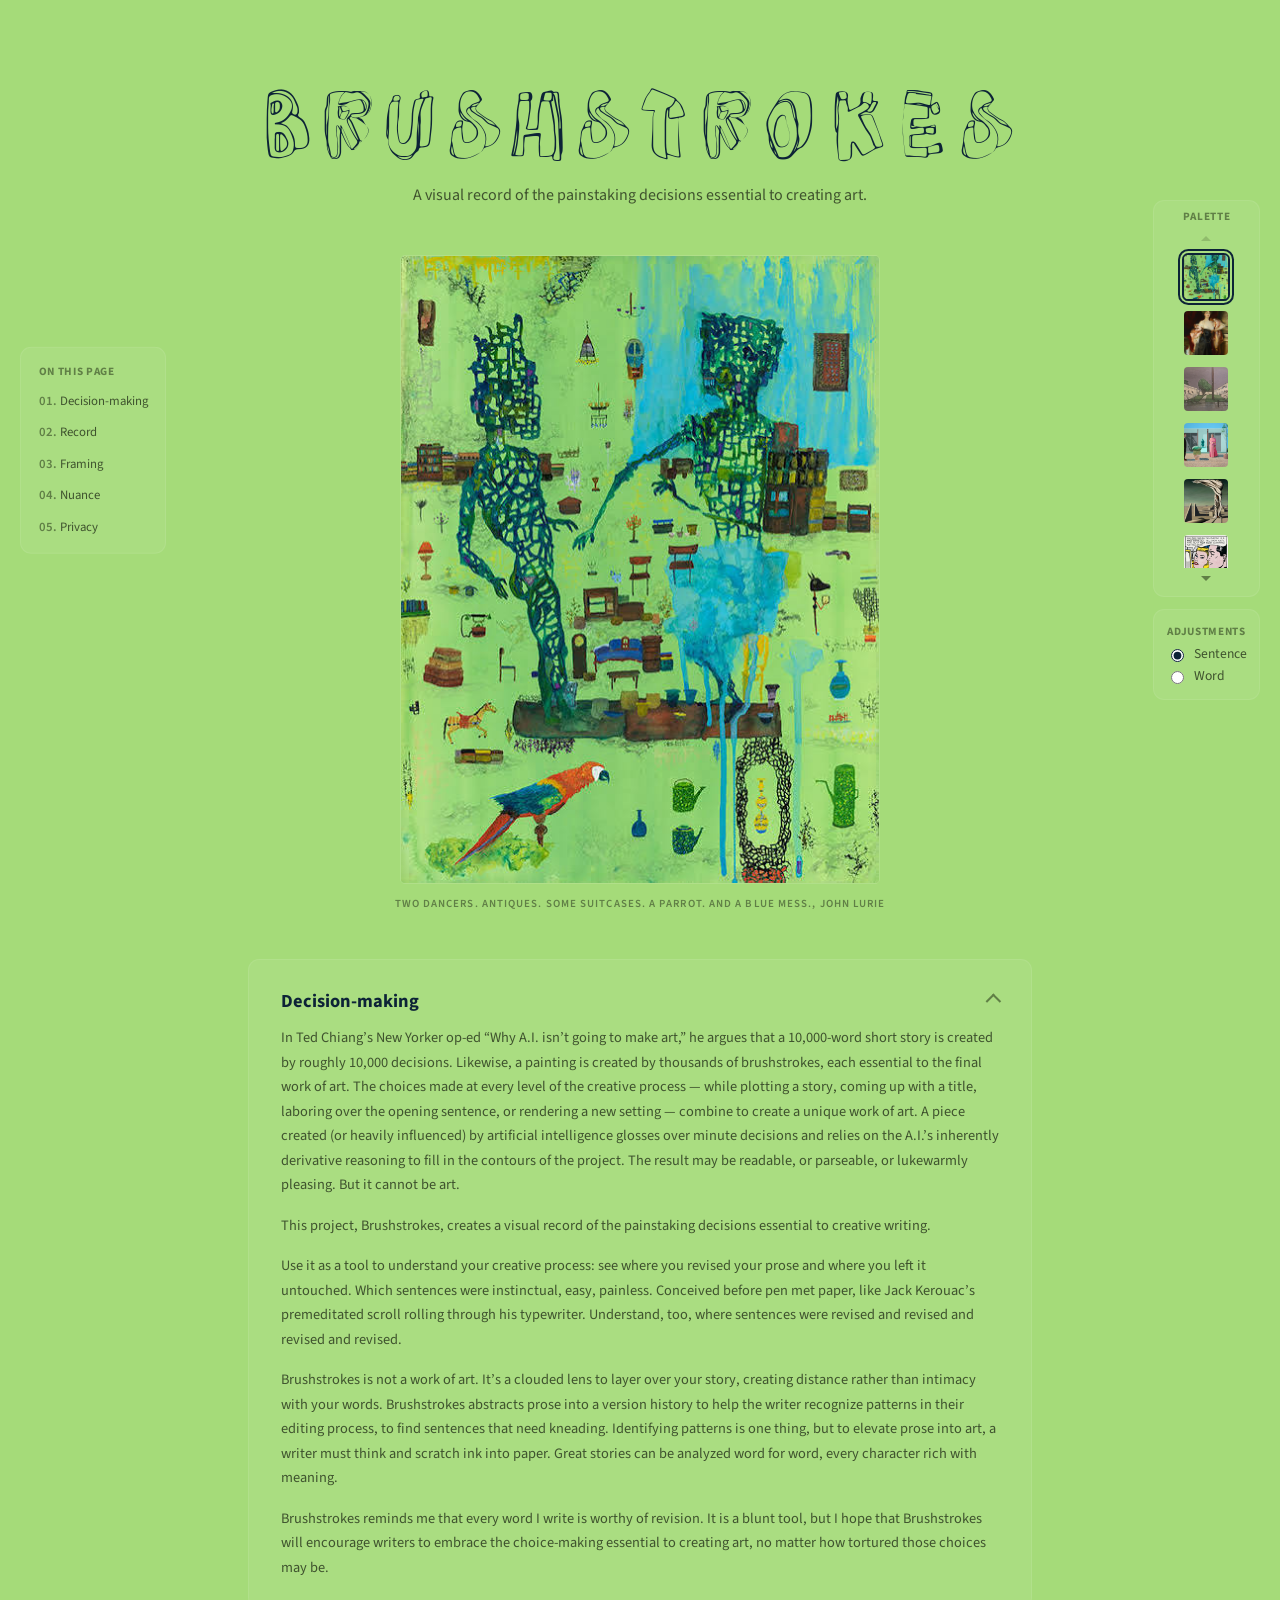
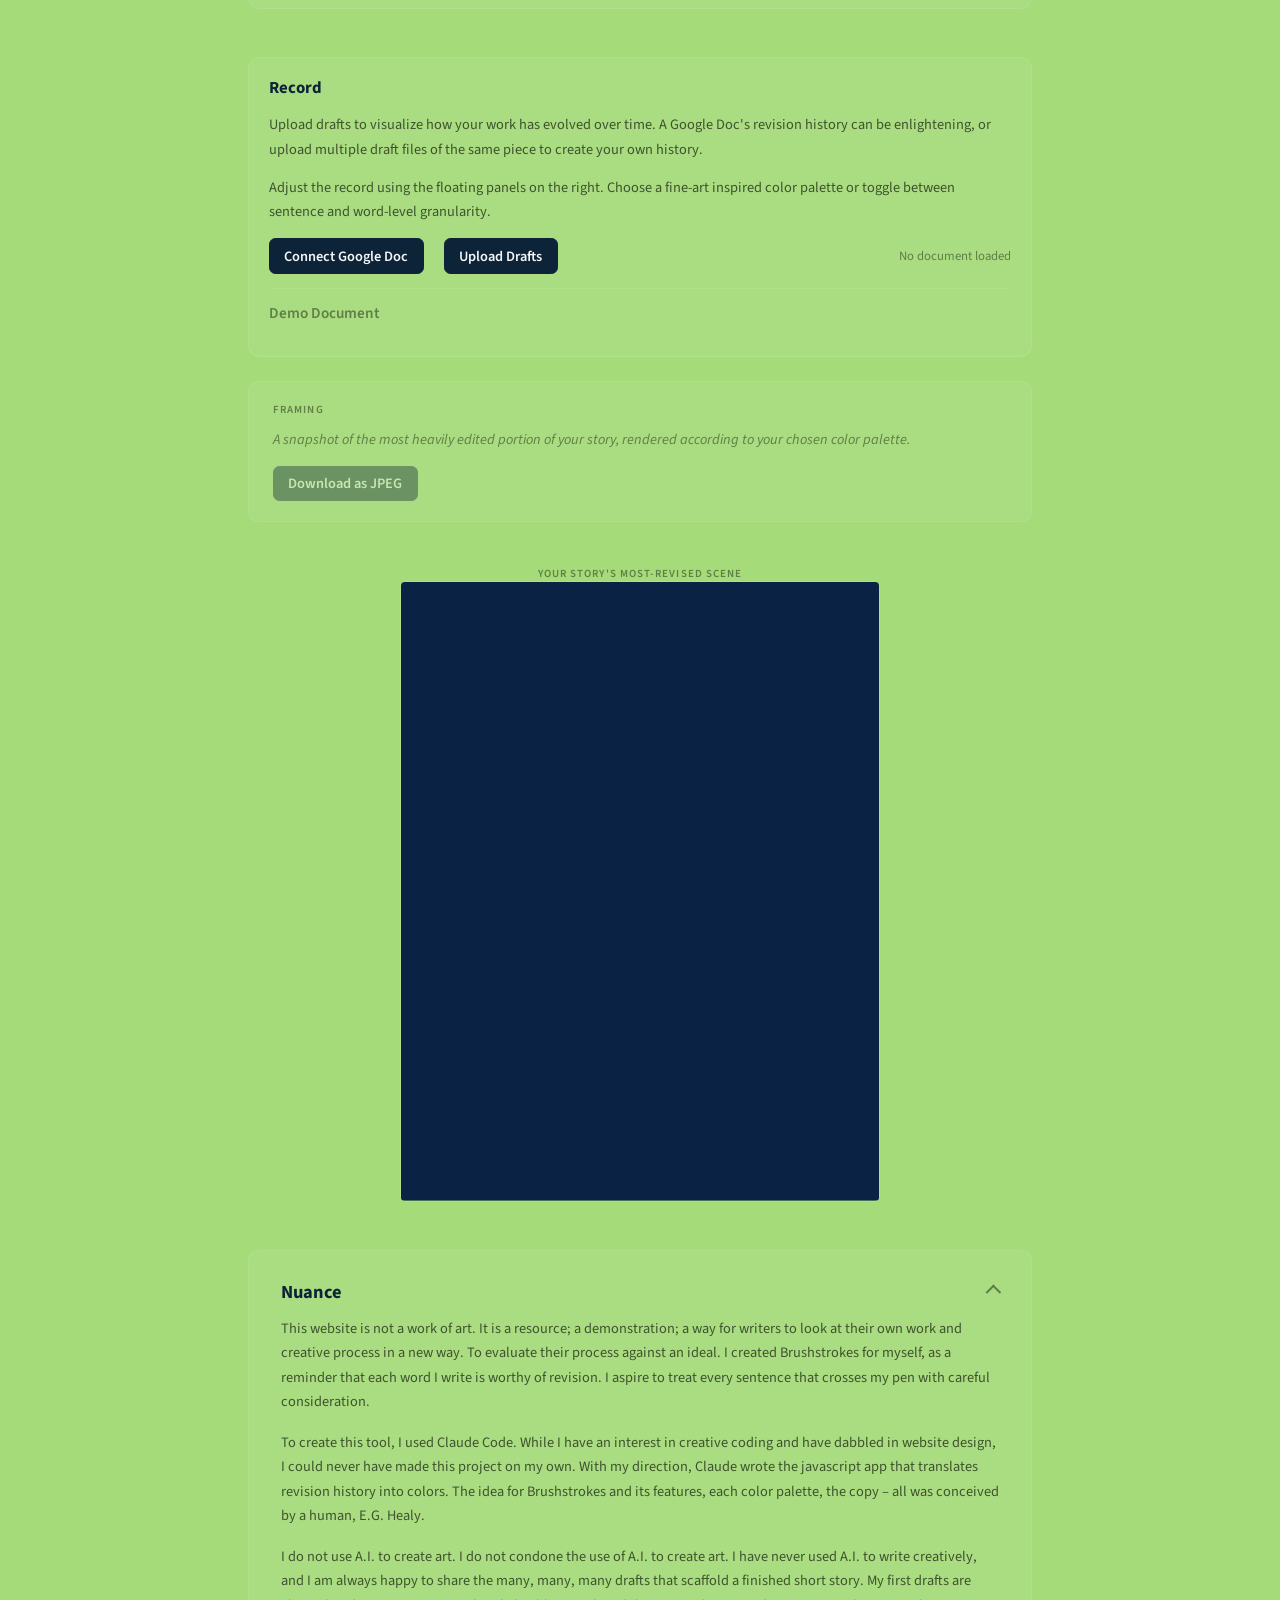
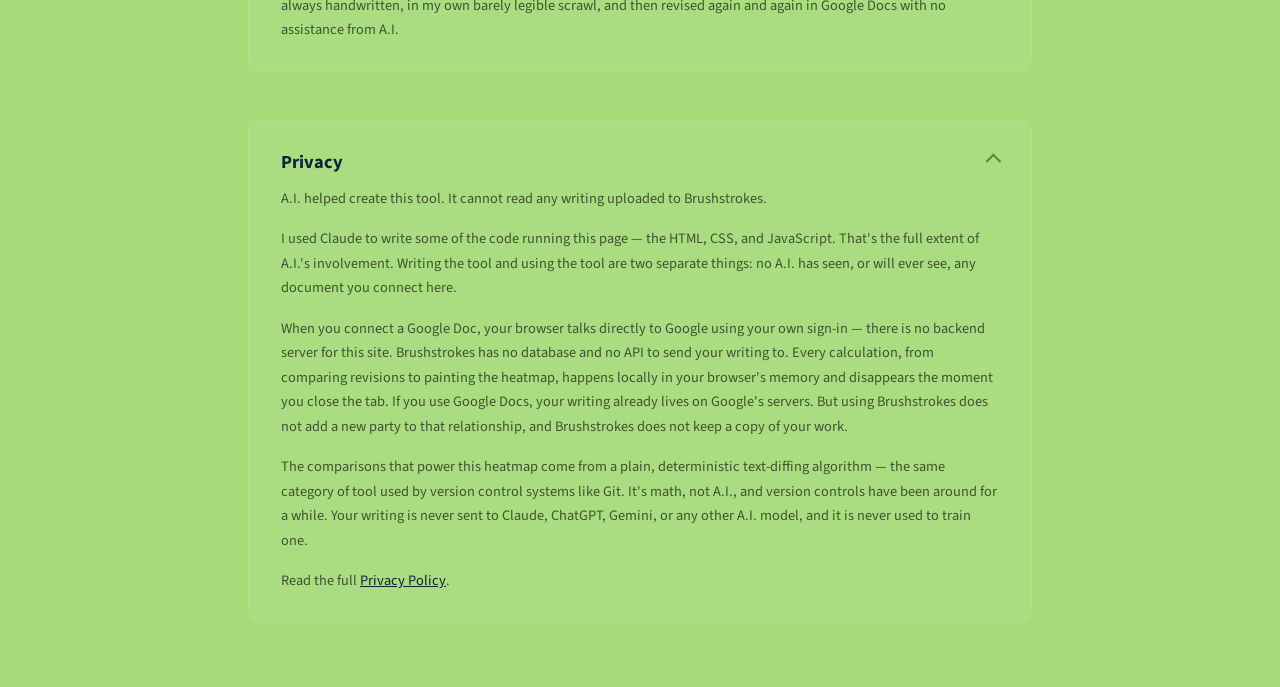
==== index.html @ b036c602 "copy" ====
<!DOCTYPE html>
<html lang="en">
<head>
	<meta charset="utf-8">
	<meta name="viewport" content="width=device-width, initial-scale=1, shrink-to-fit=no">
	<meta name="robots" content="noindex, nofollow, noarchive">
	<title>Brushstrokes</title>
	<link rel="preconnect" href="https://fonts.googleapis.com">
	<link rel="preconnect" href="https://fonts.gstatic.com" crossorigin>
	<link href="https://fonts.googleapis.com/css2?family=Source+Sans+3:ital,wght@0,200..900;1,200..900&display=swap" rel="stylesheet">
	<link href="https://fonts.googleapis.com/css2?family=Rock+3D&display=swap" rel="stylesheet">
	<link rel="stylesheet" href="style.css">
</head>
<body>
	<main>
		<header class="intro">
			<h1 class="rock-heading">Brushstrokes</h1>
			<p class="subtitle">A visual record of the painstaking decisions essential to creating art.</p>
		</header>

		<div class="painting-reference">
			
			<img id="painting-image" class="painting-image" src="" alt="">
			<span class="frame-label" id="painting-caption"></span>
		</div>
		
		<details class="content-card" id="section-art" open>
			<summary><h2>Decision-making</h2></summary>

			<p>In Ted Chiang’s New Yorker op-ed “Why A.I. isn’t going to make art,” he argues that a 10,000-word short story is created by roughly 10,000 decisions. Likewise, a painting is created by thousands of brushstrokes, each essential to the final work of art. The choices made at every level of the creative process — while plotting a story, coming up with a title, laboring over the opening sentence, or rendering a new setting — combine to create a unique work of art. A piece created (or heavily influenced) by artificial intelligence glosses over minute decisions and relies on the A.I.’s inherently derivative reasoning to fill in the contours of the project. The result may be readable, or parseable, or lukewarmly pleasing. But it cannot be art.</p>
			<p>This project, Brushstrokes, creates a visual record of the painstaking decisions essential to creative writing.</p>
			<p>Use it as a tool to understand your creative process: see where you revised your prose and where you left it untouched. Which sentences were instinctual, easy, painless. Conceived before pen met paper, like Jack Kerouac’s premeditated scroll rolling through his typewriter. Understand, too, where sentences were revised and revised and revised and revised.</p>
			<p>Brushstrokes is not a work of art. It’s a clouded lens to layer over your story, creating distance rather than intimacy with your words. Brushstrokes abstracts prose into a version history to help the writer recognize patterns in their editing process, to find sentences that need kneading. Identifying patterns is one thing, but to elevate prose into art, a writer must think and scratch ink into paper. Great stories can be analyzed word for word, every character rich with meaning.</p>
			<p>Brushstrokes reminds me that every word I write is worthy of revision. It is a blunt tool, but I hope that Brushstrokes will encourage writers to embrace the choice-making essential to creating art, no matter how tortured those choices may be.</p>
			<!--<h3>On the selected painting</h3>
			<p>When you connect a Google Doc, your browser talks directly to Google using your own sign-in &mdash; there is no backend server for this site. Brushstrokes has no database and no API to send your writing to, even if it wanted to. Every calculation, from comparing revisions to painting the heatmap, happens locally in your browser's memory and disappears the moment you close the tab.</p>
		-->
		</details>

		<div class="control-card" id="revision-heatmap-card">
			<h2 class="control-card-heading">Record</h2>
			<p>Upload drafts to visualize how your work has evolved over time. A Google Doc's revision history can be enlightening, or upload multiple draft files of the same piece to create your own history.</p>
			<p>Adjust the record using the floating panels on the right. Choose a fine-art inspired color palette or toggle between sentence and word-level granularity.</p>
			<div class="toolbar">
				<button type="button" id="connect-doc-btn" class="btn btn-primary">Connect Google Doc</button>
				<button type="button" id="upload-drafts-btn" class="btn btn-primary">Upload Drafts</button>
				<input type="file" id="drafts-file-input" accept=".txt,.docx" multiple hidden>
				<span class="mode-label" id="mode-label">No document loaded</span>
			</div>

			<div class="card-divider" role="separator"></div>

			<h3 class="doc-title" id="doc-title">Demo Document</h3>
			<article id="doc-output" class="doc-output" aria-live="polite"></article>
		</div>

		<section class="footnote-panel">
			<span class="footnote-label">Framing</span>
			<p class="footnote-placeholder">A snapshot of the most heavily edited portion of your story, rendered according to your chosen color palette.</p>
			<button type="button" id="download-frame-btn" class="btn btn-primary" disabled title="Load a document first">Download as JPEG</button>
		</section>

		<div class="frame-standalone" id="section-frame">
			<span class="frame-label" id="frame-label">Your story's most-revised scene</span>
			<div class="frame-graphic-wrap">
				<svg id="frame-graphic" class="frame-graphic" viewBox="0 0 850 1100" xmlns="http://www.w3.org/2000/svg" role="img" aria-label="A blended pixel mosaic of the most heavily edited 250-word block in the document, one cell per word or sentence depending on the current style, colored by how much it was edited">
					<!--<defs>
						<filter id="frame-blur" x="-10%" y="-10%" width="120%" height="120%">
							<feGaussianBlur stdDeviation="4"></feGaussianBlur>
						</filter>
					</defs>-->
					<rect id="frame-bg" width="850" height="1100" fill="#0a2243"></rect>
					<g id="frame-pixels" filter="url(#frame-blur)"></g>
				</svg>
				<div class="frame-loading" id="frame-loading" hidden>
					<span>Loading frame</span>
					<span class="loading-dots" aria-hidden="true"><span></span><span></span><span></span></span>
				</div>
			</div>
		</div>

		
		<details class="content-card" id="section-ai" open>
			<summary><h2>Nuance</h2></summary>
			<p>This website is not a work of art. It is a resource; a demonstration; a way for writers to look at their own work and creative process in a new way. To evaluate their process against an ideal. I created Brushstrokes for myself, as a reminder that each word I write is worthy of revision. I aspire to treat every sentence that crosses my pen with careful consideration.</p>
			<p>To create this tool, I used Claude Code. While I have an interest in creative coding and have dabbled in website design, I could never have made this project on my own. With my direction, Claude wrote the javascript app that translates revision history into colors. The idea for Brushstrokes and its features, each color palette, the copy – all was conceived by a human, E.G. Healy.</p>
			<p>I do not use A.I. to create art. I do not condone the use of A.I. to create art. I have never used A.I. to write creatively, and I am always happy to share the many, many, many drafts that scaffold a finished short story. My first drafts are always handwritten, in my own barely legible scrawl, and then revised again and again in Google Docs with no assistance from A.I.</p>
		</details>

		<details class="content-card" id="section-privacy" open>
			<summary><h2>Privacy</h2></summary>
			<p>A.I. helped create this tool. It cannot read any writing uploaded to Brushstrokes.</p>
			<p>I used Claude to write some of the code running this page — the HTML, CSS, and JavaScript. That's the full extent of A.I.'s involvement. Writing the tool and using the tool are two separate things: no A.I. has seen, or will ever see, any document you connect here.</p>
			<p>When you connect a Google Doc, your browser talks directly to Google using your own sign-in — there is no backend server for this site. Brushstrokes has no database and no API to send your writing to. Every calculation, from comparing revisions to painting the heatmap, happens locally in your browser's memory and disappears the moment you close the tab. If you use Google Docs, your writing already lives on Google's servers. But using Brushstrokes does not add a new party to that relationship, and Brushstrokes does not keep a copy of your work.</p>
			<p>The comparisons that power this heatmap come from a plain, deterministic text-diffing algorithm — the same category of tool used by version control systems like Git. It's math, not A.I., and version controls have been around for a while. Your writing is never sent to Claude, ChatGPT, Gemini, or any other A.I. model, and it is never used to train one.</p>
			<p>Read the full <a href="privacy.html">Privacy Policy</a>.</p>
		</details>
	</main>

	<nav class="jump-rail" aria-label="Jump to a section">
		<span class="rail-title">On this page</span>
		<a href="#section-art"><span class="jump-rail-number">01.</span> Decision-making</a>
		<a href="#revision-heatmap-card"><span class="jump-rail-number">02.</span> Record</a>
		<a href="#section-frame"><span class="jump-rail-number">03.</span> Framing</a>
		<a href="#section-ai"><span class="jump-rail-number">04.</span> Nuance</a>
		<a href="#section-privacy"><span class="jump-rail-number">05.</span> Privacy</a>
	</nav>

	<div class="right-rail-group" id="right-rail-group">
		<button type="button" class="mobile-drawer-close" id="mobile-drawer-close" aria-label="Close">&times;</button>

		<nav class="palette-rail" id="palette-rail" aria-label="Choose a color palette">
			<span class="rail-title">Palette</span>
			<button type="button" class="palette-rail-scroll-btn palette-rail-scroll-up" id="palette-scroll-up" aria-label="Scroll palettes up"></button>
			<div class="palette-rail-list" id="palette-rail-list"></div>
			<button type="button" class="palette-rail-scroll-btn palette-rail-scroll-down" id="palette-scroll-down" aria-label="Scroll palettes down"></button>
		</nav>

		<div class="style-rail" id="style-rail" role="group" aria-label="Style and edit-heat legend">
			<div class="style-rail-row">
				<div class="style-rail-col">
					<span class="rail-title">Adjustments</span>
					<div class="radio-group" id="analysis-toggle" role="radiogroup" aria-label="Analysis mode">
						<label class="radio-option">
							<input type="radio" name="analysis-mode" value="sentence" checked>
							Sentence
						</label>
						<label class="radio-option">
							<input type="radio" name="analysis-mode" value="word">
							Word
						</label>
					</div>
				</div>

				<div class="legend" id="legend" hidden>
					<span class="rail-title">Legend</span>
					<div class="legend-row">
						<span class="legend-label">Edited less</span>
						<span class="legend-gradient" id="legend-gradient" aria-hidden="true"></span>
						<span class="legend-label">Edited more</span>
					</div>
				</div>
			</div>
		</div>
	</div>

	<div class="palette-preview" id="palette-preview" aria-hidden="true">
		<img id="palette-preview-image" src="" alt="">
	</div>

	<div class="word-footnote-preview" id="word-footnote-preview" aria-hidden="true">
		<span class="footnote-label" id="word-footnote-preview-label">Footnote</span>
		<div id="word-footnote-preview-content"></div>
	</div>

	<!--
		Mobile only (see @media max-width: 900px in style.css): the palette
		and style rails move into #right-rail-group acting as a slide-up
		drawer instead of two permanent floating panels, so they don't
		eat into an already-small screen until actually opened.
	-->
	<button type="button" class="mobile-adjust-fab" id="mobile-adjust-fab" aria-label="Open style and palette controls" aria-expanded="false" aria-controls="right-rail-group">
		<svg viewBox="0 0 24 24" width="22" height="22" fill="none" stroke="currentColor" stroke-width="2" stroke-linecap="round" aria-hidden="true">
			<line x1="4" y1="7" x2="20" y2="7"></line>
			<circle cx="9" cy="7" r="2" fill="currentColor" stroke="none"></circle>
			<line x1="4" y1="14" x2="20" y2="14"></line>
			<circle cx="16" cy="14" r="2" fill="currentColor" stroke="none"></circle>
			<line x1="4" y1="21" x2="20" y2="21"></line>
			<circle cx="11" cy="21" r="2" fill="currentColor" stroke="none"></circle>
		</svg>
	</button>

	<div class="mobile-drawer-backdrop" id="mobile-drawer-backdrop" hidden></div>

	<script src="https://cdn.jsdelivr.net/npm/diff@5.2.0/dist/diff.min.js"></script>
	<script src="https://cdn.jsdelivr.net/npm/jszip@3.10.1/dist/jszip.min.js"></script>
	<script src="https://accounts.google.com/gsi/client" async defer></script>
	<script src="https://apis.google.com/js/api.js" async defer></script>
	<script src="app.js"></script>
</body>
</html>
---- style.css ----
:root {
	/* Fallback theme values — overwritten immediately by applyPaletteTheme()
	   in app.js, but kept here so the page never renders unstyled. */
	--color-background: #0a2243;
	--color-panel-bg: #14295c;
	--color-control-bg: #1c3970;
	--color-border: #3f5a99;
	--color-text: #e2e5ea;
	--color-text-muted: #a9b3c7;
	--color-text-faint: #7186ac;
	--color-highlight: #fa935c;
	--color-highlight-text: #17223d;
	--color-highlight-hover: #fbaf82;
	--color-highlight-hover-text: #17223d;
}

* {
	box-sizing: border-box;
}

/*
 * Cross-fades palette switches: anything whose color comes from a
 * --color-* custom property (background, panels, controls, borders,
 * text) transitions smoothly when applyPaletteTheme() updates those
 * variables. More specific transitions declared further down (e.g. on
 * button hover states) override this, which is intentional — those
 * stay snappy for interaction feedback.
 */
*, *::before, *::after {
	transition: background-color 0.4s ease, border-color 0.4s ease, color 0.4s ease;
}

/* Only html, not body -- overflow-x on body makes it its own scroll
   container per spec, which silently breaks position: sticky on
   descendants (e.g. #style-card). html alone is enough to stop the
   mobile logo-overflow bug this was added for. */
html {
	overflow-x: hidden;
}

body {
	margin: 0;
	font-family: "Source Sans 3", sans-serif;
	background-color: var(--color-background);
	color: var(--color-text);
}

a {
	color: var(--color-highlight);
}

a:hover {
	color: var(--color-highlight-hover);
}

main {
	max-width: 52rem;
	margin: 4rem auto;
	padding: 0 1.5rem;
}

h1.rock-heading {
	font-family: "Rock 3D", cursive;
	font-weight: 400;
	font-size: clamp(1.6rem, -0.3rem + 9.8vw, 4.8rem);
	text-transform: uppercase;
	text-align: center;
	color: var(--color-highlight);
	margin-bottom: 0.5rem;
	overflow-wrap: anywhere;
}

.subtitle {
	color: var(--color-text-muted);
	line-height: 1.5;
	margin-top: 0;
	text-align: center;
}

.control-card {
	display: flex;
	flex-direction: column;
	gap: 0.85rem;
	margin: 1.5rem 0;
	padding: 1.1rem 1.25rem;
	border-radius: 0.7rem;
	background-color: var(--color-panel-bg);
	border: 1px solid rgba(255, 255, 255, 0.08);
}

#style-card {
	margin-top: 6rem;
	position: sticky;
	top: 1rem;
	z-index: 10;
}

.card-divider {
	height: 1px;
	background-color: rgba(255, 255, 255, 0.08);
}

.doc-title {
	font-family: "Source Sans 3", sans-serif;
	font-size: 0.95rem;
	font-weight: 600;
	color: var(--color-text-faint);
	margin: 0;
}

.control-card-heading {
	font-family: "Source Sans 3", sans-serif;
	font-size: 1.05rem;
	font-weight: 700;
	color: var(--color-highlight);
	margin: 0;
}

.control-card p {
	margin: 0;
	color: var(--color-text-muted);
	font-size: 0.9rem;
	line-height: 1.7;
}

.toolbar {
	display: flex;
	align-items: center;
	flex-wrap: wrap;
	gap: 1.25rem;
	min-height: 2rem;
}

.toolbar-group-label {
	font-size: 0.68rem;
	font-weight: 600;
	letter-spacing: 0.1em;
	text-transform: uppercase;
	color: var(--color-text-faint);
}

button.btn {
	font: inherit;
	font-size: 0.9rem;
	padding: 0.4rem 0.9rem;
	border-radius: 0.4rem;
	border: 1px solid var(--color-border);
	background-color: var(--color-control-bg);
	color: var(--color-text);
	cursor: pointer;
	transition: border-color 0.15s ease, background-color 0.15s ease;
}

button.btn:hover:not(:disabled) {
	border-color: var(--color-highlight);
}

button.btn:disabled {
	opacity: 0.4;
	cursor: not-allowed;
}

button.btn-primary {
	border-color: var(--color-highlight);
	background-color: var(--color-highlight);
	color: var(--color-highlight-text);
	font-weight: 600;
}

button.btn-primary:hover:not(:disabled) {
	background-color: var(--color-highlight-hover);
	border-color: var(--color-highlight-hover);
	color: var(--color-highlight-hover-text);
}

.radio-group {
	display: flex;
	flex-direction: column;
	align-items: flex-start;
	gap: 0.2rem;
}

.radio-option {
	display: flex;
	align-items: center;
	gap: 0.45rem;
	font-size: 0.85rem;
	color: var(--color-text-muted);
	cursor: pointer;
}

.radio-option input[type="radio"] {
	accent-color: var(--color-highlight);
	cursor: pointer;
}

.radio-option:hover {
	color: var(--color-text);
}

.mode-label {
	margin-left: auto;
	font-size: 0.8rem;
	color: var(--color-text-faint);
	align-self: center;
	max-width: 22rem;
	text-align: right;
}

.loading-dots {
	display: inline-flex;
	align-items: center;
	gap: 0.2em;
	margin-left: 0.4em;
	vertical-align: middle;
}

.loading-dots span {
	width: 0.3em;
	height: 0.3em;
	border-radius: 50%;
	background-color: currentColor;
	animation: loading-dot-bounce 1.1s ease-in-out infinite;
}

.loading-dots span:nth-child(2) {
	animation-delay: 0.15s;
}

.loading-dots span:nth-child(3) {
	animation-delay: 0.3s;
}

@keyframes loading-dot-bounce {
	0%, 80%, 100% {
		transform: translateY(0);
		opacity: 0.5;
	}
	40% {
		transform: translateY(-0.25em);
		opacity: 1;
	}
}

.status-expand-btn {
	font: inherit;
	font-size: 0.75rem;
	color: var(--color-highlight);
	background: none;
	border: none;
	padding: 0;
	cursor: pointer;
	text-decoration: underline;
}

.status-expand-btn:hover {
	color: var(--color-highlight-hover);
}

.jump-rail {
	position: fixed;
	top: 50%;
	left: 1.25rem;
	transform: translateY(-50%);
	z-index: 100;
	display: flex;
	flex-direction: column;
	gap: 0.85rem;
	padding: 1rem 1.1rem;
	border-radius: 0.7rem;
	background-color: var(--color-panel-bg);
	border: 1px solid rgba(255, 255, 255, 0.08);
	max-height: 80vh;
	max-width: 11rem;
	overflow-y: auto;
}

/*
 * Fixed group holding the palette rail and the style/legend rail,
 * stacked vertically on the right edge -- one shared fixed position +
 * vertical centering, so the two cards sit right next to each other
 * instead of each needing to guess the other's height.
 */
.right-rail-group {
	position: fixed;
	top: 50%;
	right: 1.25rem;
	transform: translateY(-50%);
	z-index: 100;
	display: flex;
	flex-direction: column;
	gap: 0.75rem;
	max-height: 80vh;
}

.style-rail {
	display: flex;
	flex-direction: column;
	align-items: center;
	gap: 0.75rem;
	padding: 0.85rem 0.75rem;
	border-radius: 0.7rem;
	background-color: var(--color-panel-bg);
	border: 1px solid rgba(255, 255, 255, 0.08);
	flex-shrink: 0;
}

.style-rail-row {
	display: flex;
	flex-direction: column;
	align-items: center;
	gap: 0.75rem;
	width: 100%;
}

/* Parallel to .legend below -- both are a .rail-title directly above
   their own content (radios here, the gradient bar there), so the two
   labels sit at the same structural level instead of one being a
   sub-heading nested under the other. */
.style-rail-col {
	display: flex;
	flex-direction: column;
	align-items: center;
	gap: 0.35rem;
}

.rail-title {
	font-family: "Source Sans 3", sans-serif;
	font-size: 0.7rem;
	font-weight: 700;
	text-transform: uppercase;
	letter-spacing: 0.06em;
	color: var(--color-text-faint);
}

.jump-rail a {
	font-family: "Source Sans 3", sans-serif;
	font-size: 0.8rem;
	line-height: 1.4;
	color: var(--color-text-muted);
	text-decoration: none;
}

.jump-rail a:hover {
	color: var(--color-highlight);
}

.jump-rail-number {
	color: var(--color-text-faint);
	font-weight: 600;
}

.jump-rail a:hover .jump-rail-number {
	color: var(--color-highlight);
}

@media (max-width: 1100px) {
	.jump-rail {
		display: none;
	}
}

.palette-rail {
	display: flex;
	flex-direction: column;
	align-items: center;
	gap: 0.3rem;
	padding: 0.5rem;
	border-radius: 0.7rem;
	background-color: var(--color-panel-bg);
	border: 1px solid rgba(255, 255, 255, 0.08);
	min-height: 0;
}

/* Caret buttons replace a visible scrollbar for the thumbnail list. */
.palette-rail-scroll-btn {
	display: flex;
	align-items: center;
	justify-content: center;
	width: 100%;
	padding: 0.15rem 0;
	background: none;
	border: none;
	cursor: pointer;
}

.palette-rail-scroll-btn::before {
	content: "";
	width: 0;
	height: 0;
	border: 5px solid transparent;
}

.palette-rail-scroll-up::before {
	border-bottom-color: var(--color-text-faint);
}

.palette-rail-scroll-down::before {
	border-top-color: var(--color-text-faint);
}

.palette-rail-scroll-up:hover:not(:disabled)::before {
	border-bottom-color: var(--color-highlight);
}

.palette-rail-scroll-down:hover:not(:disabled)::before {
	border-top-color: var(--color-highlight);
}

.palette-rail-scroll-btn:disabled {
	cursor: not-allowed;
	opacity: 0.35;
}

.palette-rail-list {
	display: flex;
	flex-direction: column;
	align-items: center;
	gap: 0.5rem;
	/* The active-thumbnail ring's box-shadow extends 4px past its own
	   box; without padding here, overflow clips that ring right at the
	   scroll boundary for whichever thumbnail sits closest to it. */
	padding: 0.3rem;
	overflow-y: hidden;
	scroll-behavior: smooth;
	flex: 1 1 auto;
	min-height: 0;
	/* Explicit cap, not just flex-shrink -- guarantees the list is
	   actually scrollable (and the carets have something to do)
	   regardless of how much vertical space the viewport happens to
	   leave for .right-rail-group. */
	max-height: 20rem;
}

.palette-rail-item {
	display: block;
	flex-shrink: 0;
	padding: 0;
	line-height: 0;
	border: 2px solid transparent;
	border-radius: 0.4rem;
	background: none;
	cursor: pointer;
	transition: border-color 0.15s ease, transform 0.15s ease;
}

.palette-rail-item:hover {
	border-color: var(--color-highlight);
	transform: scale(1.06);
}

.palette-rail-item.active {
	border-color: var(--color-highlight);
	box-shadow: 0 0 0 2px var(--color-panel-bg), 0 0 0 4px var(--color-highlight);
}

.palette-rail-thumb {
	display: block;
	width: 2.75rem;
	height: 2.75rem;
	object-fit: cover;
	border-radius: 0.25rem;
}

/*
 * Below 900px, the palette + style rails stop being permanent
 * floating panels (there's no room for them alongside the actual
 * content) and instead act as a slide-up drawer: hidden off-screen by
 * default, opened by the floating button, closed via its own close
 * button, the backdrop, or the button again. See initMobileDrawer()
 * in app.js for the open/close wiring -- this is the presentation.
 */
.mobile-adjust-fab {
	display: none;
}

.mobile-drawer-backdrop {
	display: none;
}

.mobile-drawer-close {
	display: none;
}

@media (max-width: 900px) {
	.mobile-adjust-fab {
		display: flex;
		align-items: center;
		justify-content: center;
		position: fixed;
		bottom: 1.25rem;
		right: 1.25rem;
		width: 3rem;
		height: 3rem;
		border-radius: 50%;
		background-color: var(--color-highlight);
		color: var(--color-highlight-text);
		border: none;
		box-shadow: 0 6px 20px rgba(0, 0, 0, 0.4);
		cursor: pointer;
		z-index: 200;
	}

	body.mobile-drawer-open .mobile-drawer-backdrop {
		display: block;
		position: fixed;
		inset: 0;
		background-color: rgba(0, 0, 0, 0.5);
		z-index: 150;
	}

	body.mobile-drawer-open {
		overflow: hidden;
	}

	.right-rail-group {
		position: fixed;
		top: auto;
		left: 0;
		right: 0;
		bottom: 0;
		transform: translateY(100%);
		width: 100%;
		max-width: none;
		flex-direction: column;
		align-items: stretch;
		gap: 0.75rem;
		max-height: 75vh;
		overflow-y: auto;
		padding: 2rem 1rem 1.5rem;
		border-radius: 1rem 1rem 0 0;
		background-color: var(--color-panel-bg);
		border-top: 1px solid rgba(255, 255, 255, 0.08);
		box-shadow: 0 -8px 30px rgba(0, 0, 0, 0.4);
		z-index: 201;
		transition: transform 0.25s ease;
	}

	body.mobile-drawer-open .right-rail-group {
		transform: translateY(0);
	}

	/* Palette on top, Adjustments below -- each full width. */
	.palette-rail,
	.style-rail {
		width: 100%;
		flex: 0 0 auto;
	}

	/* Thumbnails scroll left/right by touch instead of the desktop's
	   vertical list + up/down carets. */
	.palette-rail-list {
		flex-direction: row;
		max-height: none;
		width: 100%;
		overflow-x: auto;
		overflow-y: hidden;
	}

	.palette-rail-scroll-btn {
		display: none;
	}

	/* Radio buttons to the left of the legend, instead of stacked. */
	.style-rail-row {
		flex-direction: row;
		align-items: flex-start;
		justify-content: center;
		gap: 2rem;
	}

	/* The legend's own gradient runs horizontally to match. Scoped with
	   .right-rail-group (not just .legend-row) for the same reason as
	   .legend-gradient below -- the unconditional base rule appears
	   later in the file and would otherwise win the specificity tie
	   regardless of viewport. */
	.right-rail-group .legend-row {
		flex-direction: row;
		align-items: center;
	}

	/* .right-rail-group prefix (not just .legend-gradient) is
	   deliberate: this and the unconditional base rule below have
	   equal specificity otherwise, and the base rule -- appearing
	   later in the file -- would win the tie regardless of viewport,
	   silently defeating this media query. */
	.right-rail-group .legend-gradient {
		width: 6rem;
		height: 0.6rem;
		background: linear-gradient(90deg, var(--legend-stops));
	}

	.mobile-drawer-close {
		display: block;
		position: absolute;
		top: 0.4rem;
		right: 0.75rem;
		background: none;
		border: none;
		color: var(--color-text-faint);
		font-size: 1.4rem;
		line-height: 1;
		cursor: pointer;
	}

	.mobile-drawer-close:hover {
		color: var(--color-highlight);
	}

	/* Hover-only affordances don't apply on touch. */
	.palette-preview,
	.word-footnote-preview {
		display: none;
	}
}

/*
 * Larger preview of a palette's painting, shown when hovering (or
 * focusing) its rail thumbnail. Positioned outside the rail itself
 * (not scaling the thumbnail in place) since the rail clips overflow
 * for its internal scrollbar. JS sets `top` per-thumbnail so the
 * preview lines up with whichever one is active; this just handles
 * the horizontal placement, sizing, and show/hide transition.
 */
.palette-preview {
	position: fixed;
	right: 5.5rem;
	width: 16rem;
	max-width: 40vw;
	max-height: 70vh;
	transform: translateY(-50%) scale(0.96);
	opacity: 0;
	pointer-events: none;
	z-index: 101;
	border-radius: 0.5rem;
	overflow: hidden;
	border: 1px solid rgba(255, 255, 255, 0.15);
	box-shadow: 0 12px 40px rgba(0, 0, 0, 0.5);
	transition: opacity 0.15s ease, transform 0.15s ease;
}

.palette-preview.visible {
	opacity: 1;
	transform: translateY(-50%) scale(1);
}

.palette-preview img {
	display: block;
	width: 100%;
	height: 100%;
	object-fit: cover;
}

/*
 * Pop-out shown near a word or sentence on hover, with its earlier
 * drafts -- same show/hide pattern as the palette rail's preview, but
 * anchored to the hovered span's position instead of a fixed rail, and
 * flipped above/below in JS depending on where that span sits.
 */
.word-footnote-preview {
	position: fixed;
	top: 0;
	width: 20rem;
	max-width: 90vw;
	max-height: 60vh;
	overflow-y: auto;
	padding: 1rem 1.1rem;
	border-radius: 0.6rem;
	background-color: var(--color-panel-bg);
	border: 1px solid rgba(255, 255, 255, 0.15);
	box-shadow: 0 12px 40px rgba(0, 0, 0, 0.5);
	z-index: 150;
	opacity: 0;
	transform: scale(0.97);
	pointer-events: none;
	transition: opacity 0.15s ease, transform 0.15s ease;
}

.word-footnote-preview.visible {
	opacity: 1;
	transform: scale(1);
}

/*
 * Lives inside the palette rail, above the palette thumbnails --
 * a vertical bar (rather than the old horizontal one) to match the
 * rail's own vertical layout.
 */
.legend {
	display: none;
	flex-direction: column;
	align-items: center;
	gap: 0.35rem;
	margin-bottom: 0.5rem;
	padding-bottom: 0.5rem;
	border-bottom: 1px solid rgba(255, 255, 255, 0.08);
	font-size: 0.62rem;
	line-height: 1.2;
	text-align: center;
	color: var(--color-text-muted);
}

.legend .rail-title {
	align-self: stretch;
	width: 100%;
	text-align: left;
}

.legend-row {
	display: flex;
	flex-direction: column;
	align-items: center;
	gap: 0.35rem;
}

/* display:flex on the bare class would beat the browser's default
   [hidden] { display: none } (author rules always win at equal
   specificity) -- see the same fix on .frame-loading. */
.legend:not([hidden]) {
	display: flex;
}

.legend-gradient {
	display: inline-block;
	width: 0.6rem;
	height: 6rem;
	border-radius: 999px;
	transition: opacity 0.25s ease;
	/* --legend-stops is set from JS (see applyPaletteTheme); the angle
	   is fixed here rather than baked into that value, since it's
	   vertical on desktop but horizontal in the mobile drawer -- same
	   stop list either way (see paletteToGradientStops). */
	background: linear-gradient(180deg, var(--legend-stops));
}

.footnote-panel {
	margin-top: 1.25rem;
	margin-bottom: 2rem;
	padding: 1.25rem 1.5rem;
	border-radius: 0.7rem;
	background-color: var(--color-panel-bg);
	border: 1px solid rgba(255, 255, 255, 0.08);
	min-height: 6rem;
}

.frame-standalone {
	display: flex;
	flex-direction: column;
	align-items: center;
	margin: 1.25rem 0 2rem;
}

.frame-label {
	display: block;
	font-size: 0.68rem;
	font-weight: 600;
	letter-spacing: 0.1em;
	text-transform: uppercase;
	color: var(--color-text-faint);
	margin-top: 0.75rem;
}

.frame-graphic {
	width: 100%;
	max-width: 30rem;
	height: auto;
	display: block;
	border-radius: 0.3em;
	border: 1px solid rgba(255, 255, 255, 0.12);
	transition: opacity 0.25s ease;
}

.frame-graphic-wrap {
	position: relative;
	width: 100%;
	max-width: 30rem;
}

.frame-loading {
	position: absolute;
	inset: 0;
	display: none;
	align-items: center;
	justify-content: center;
	gap: 0.4rem;
	background-color: var(--color-panel-bg);
	border-radius: 0.3em;
	border: 1px solid rgba(255, 255, 255, 0.12);
	color: var(--color-text-faint);
	font-size: 0.85rem;
}

/* display:flex on the bare class would beat the browser's default
   [hidden] { display: none }, since author rules always win at equal
   specificity -- this keeps it hidden until JS clears the attribute. */
.frame-loading:not([hidden]) {
	display: flex;
}

.painting-reference {
	display: flex;
	flex-direction: column;
	align-items: center;
	margin: 3rem 0 1rem;
}

.painting-image {
	width: 100%;
	max-width: 30rem;
	height: auto;
	display: block;
	border-radius: 0.3em;
	border: 1px solid rgba(255, 255, 255, 0.12);
	transition: opacity 0.25s ease;
}

.footnote-panel .btn {
	margin-top: 1rem;
}

.footnote-label {
	display: block;
	font-size: 0.68rem;
	font-weight: 600;
	letter-spacing: 0.1em;
	text-transform: uppercase;
	color: var(--color-text-faint);
	margin-bottom: 0.75rem;
}

.footnote-placeholder {
	margin: 0;
	color: var(--color-text-faint);
	font-size: 0.9rem;
	font-style: italic;
}

.footnote-list {
	margin: 0;
	padding-left: 1.25rem;
	color: var(--color-text);
	font-size: 0.95rem;
	line-height: 1.7;
}

.footnote-list li {
	margin-bottom: 0.3rem;
}

.footnote-list li::marker {
	color: var(--color-highlight);
}

.doc-output {
	/* Always white, independent of the current palette's light/dark
	   text derivation — the document text sits on the heat gradient
	   itself, not the page background, so it isn't held to the same
	   WCAG contrast logic as the surrounding site chrome. */
	color: #ffffff;
	line-height: 1.9;
	font-size: 1.05rem;
	white-space: pre-wrap;
	transition: opacity 0.25s ease;
}

.doc-output .sentence {
	padding: 0.1em 0.05em;
	border-radius: 0.3em;
}

.doc-output .word {
	transition: text-shadow 0.2s ease;
}

.doc-output .word.heat-high {
	text-shadow: 0 0 0.5em var(--heat-glow-color, rgba(239, 68, 68, 0.6));
	font-weight: 600;
}

/*
 * Generic reusable content card. To add a new prose section anywhere
 * on the site, just wrap it in a <section class="content-card"> with
 * plain <h2>/<h3>/<p> tags — no per-section heading classes needed,
 * the container handles all the styling via these descendant rules.
 *
 *   <section class="content-card">
 *     <h2>Section title</h2>
 *     <p>Intro paragraph.</p>
 *     <h3>A subheading</h3>
 *     <p>More content.</p>
 *     <p>Another paragraph — gets automatic spacing from the one above.</p>
 *   </section>
 */
.content-card {
	margin: 3rem 0;
	padding: 1.75rem 2rem;
	border-radius: 0.7rem;
	background-color: var(--color-panel-bg);
	border: 1px solid rgba(255, 255, 255, 0.08);
}

.content-card h2 {
	font-family: "Source Sans 3", sans-serif;
	font-size: 1.15rem;
	font-weight: 700;
	color: var(--color-highlight);
	margin: 0 0 1.5rem;
}

.content-card h3 {
	font-family: "Source Sans 3", sans-serif;
	font-size: 0.95rem;
	font-weight: 600;
	color: var(--color-highlight);
	margin: 1.5rem 0 0.5rem;
}

.content-card h3:first-child {
	margin-top: 0;
}

.content-card p {
	margin: 0;
	color: var(--color-text-muted);
	font-size: 0.9rem;
	line-height: 1.7;
}

.content-card p + p {
	margin-top: 1rem;
}

.content-card summary {
	cursor: pointer;
	list-style: none;
	display: flex;
	align-items: center;
	justify-content: space-between;
	gap: 1rem;
}

.content-card[open] summary {
	margin-bottom: 0.75rem;
}

.content-card summary::-webkit-details-marker {
	display: none;
}

.content-card summary::marker {
	content: "";
}

.content-card summary h2 {
	margin: 0;
}

.content-card summary::after {
	content: "";
	flex-shrink: 0;
	width: 0.55em;
	height: 0.55em;
	border-right: 2px solid var(--color-text-faint);
	border-bottom: 2px solid var(--color-text-faint);
	transform: rotate(45deg);
	transition: transform 0.2s ease;
}

.content-card[open] summary::after {
	transform: rotate(-135deg);
}

.content-card summary:hover h2 {
	color: var(--color-highlight-hover);
}
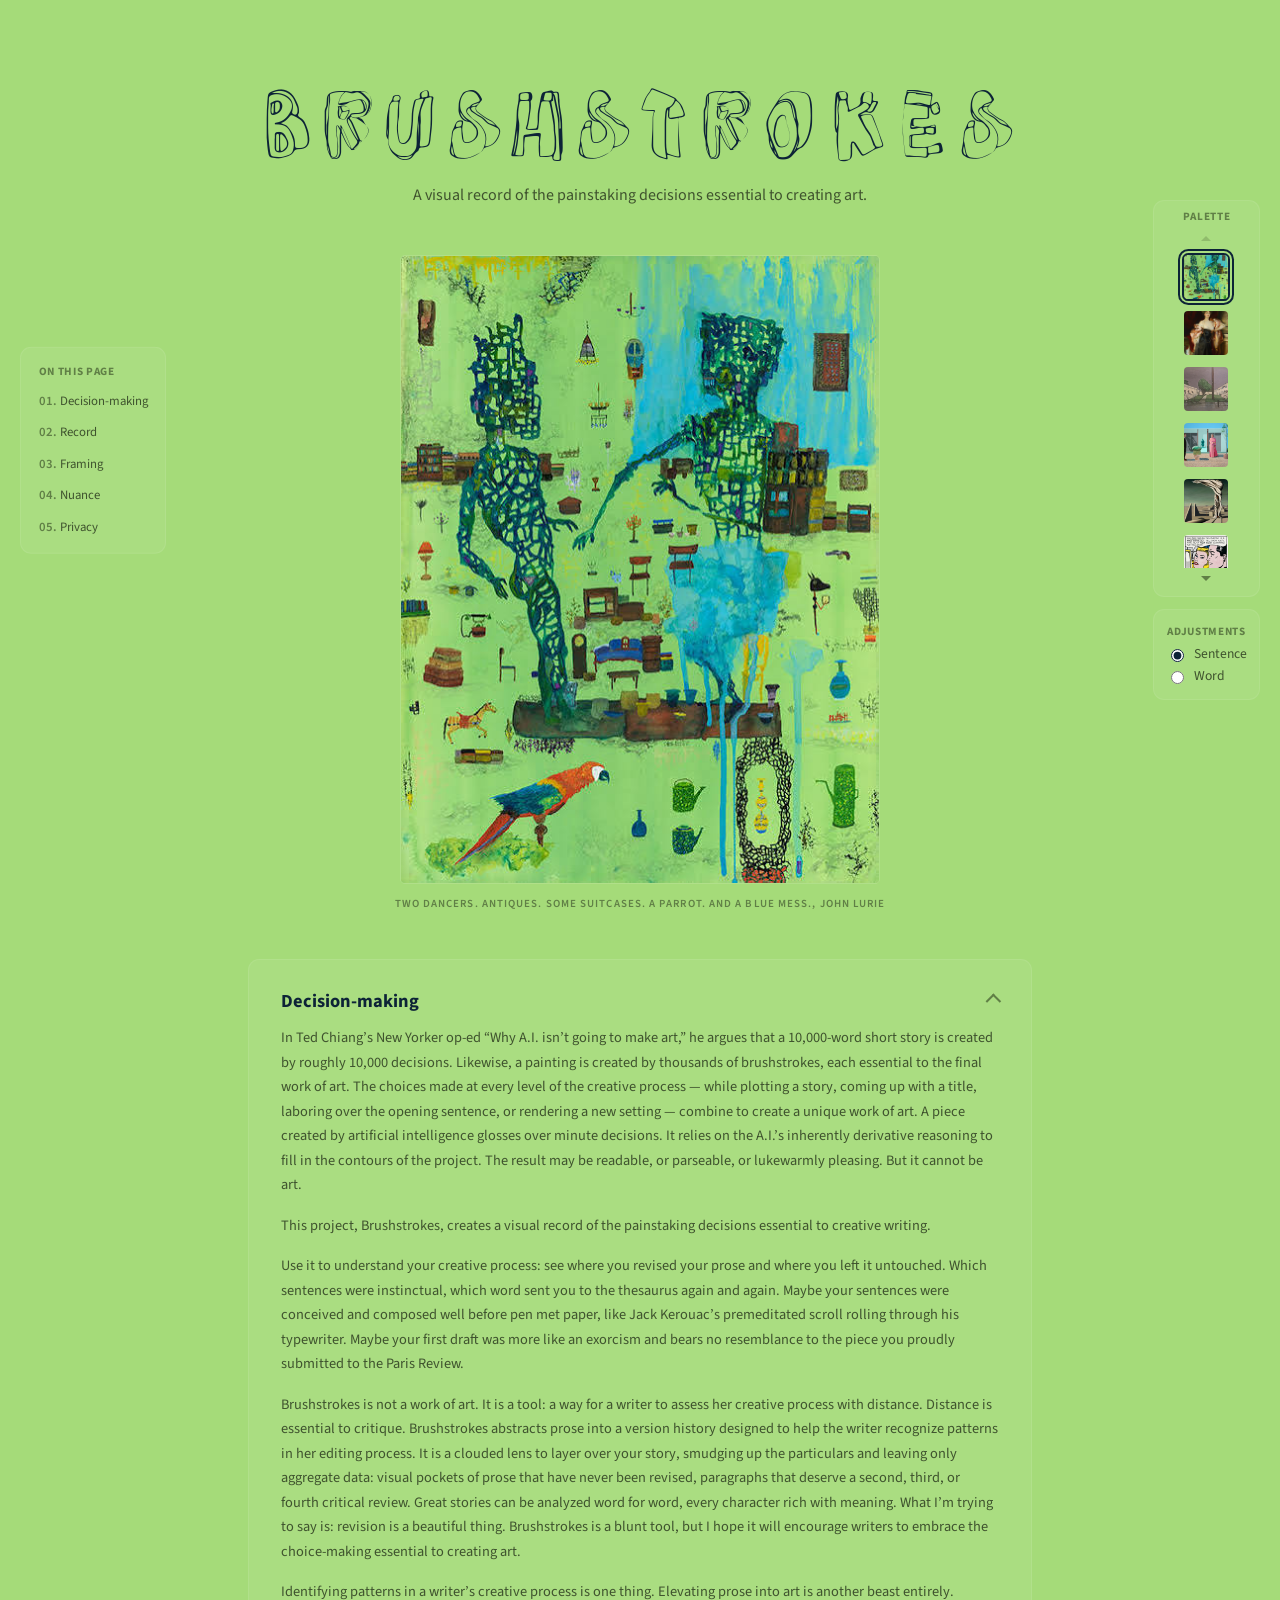
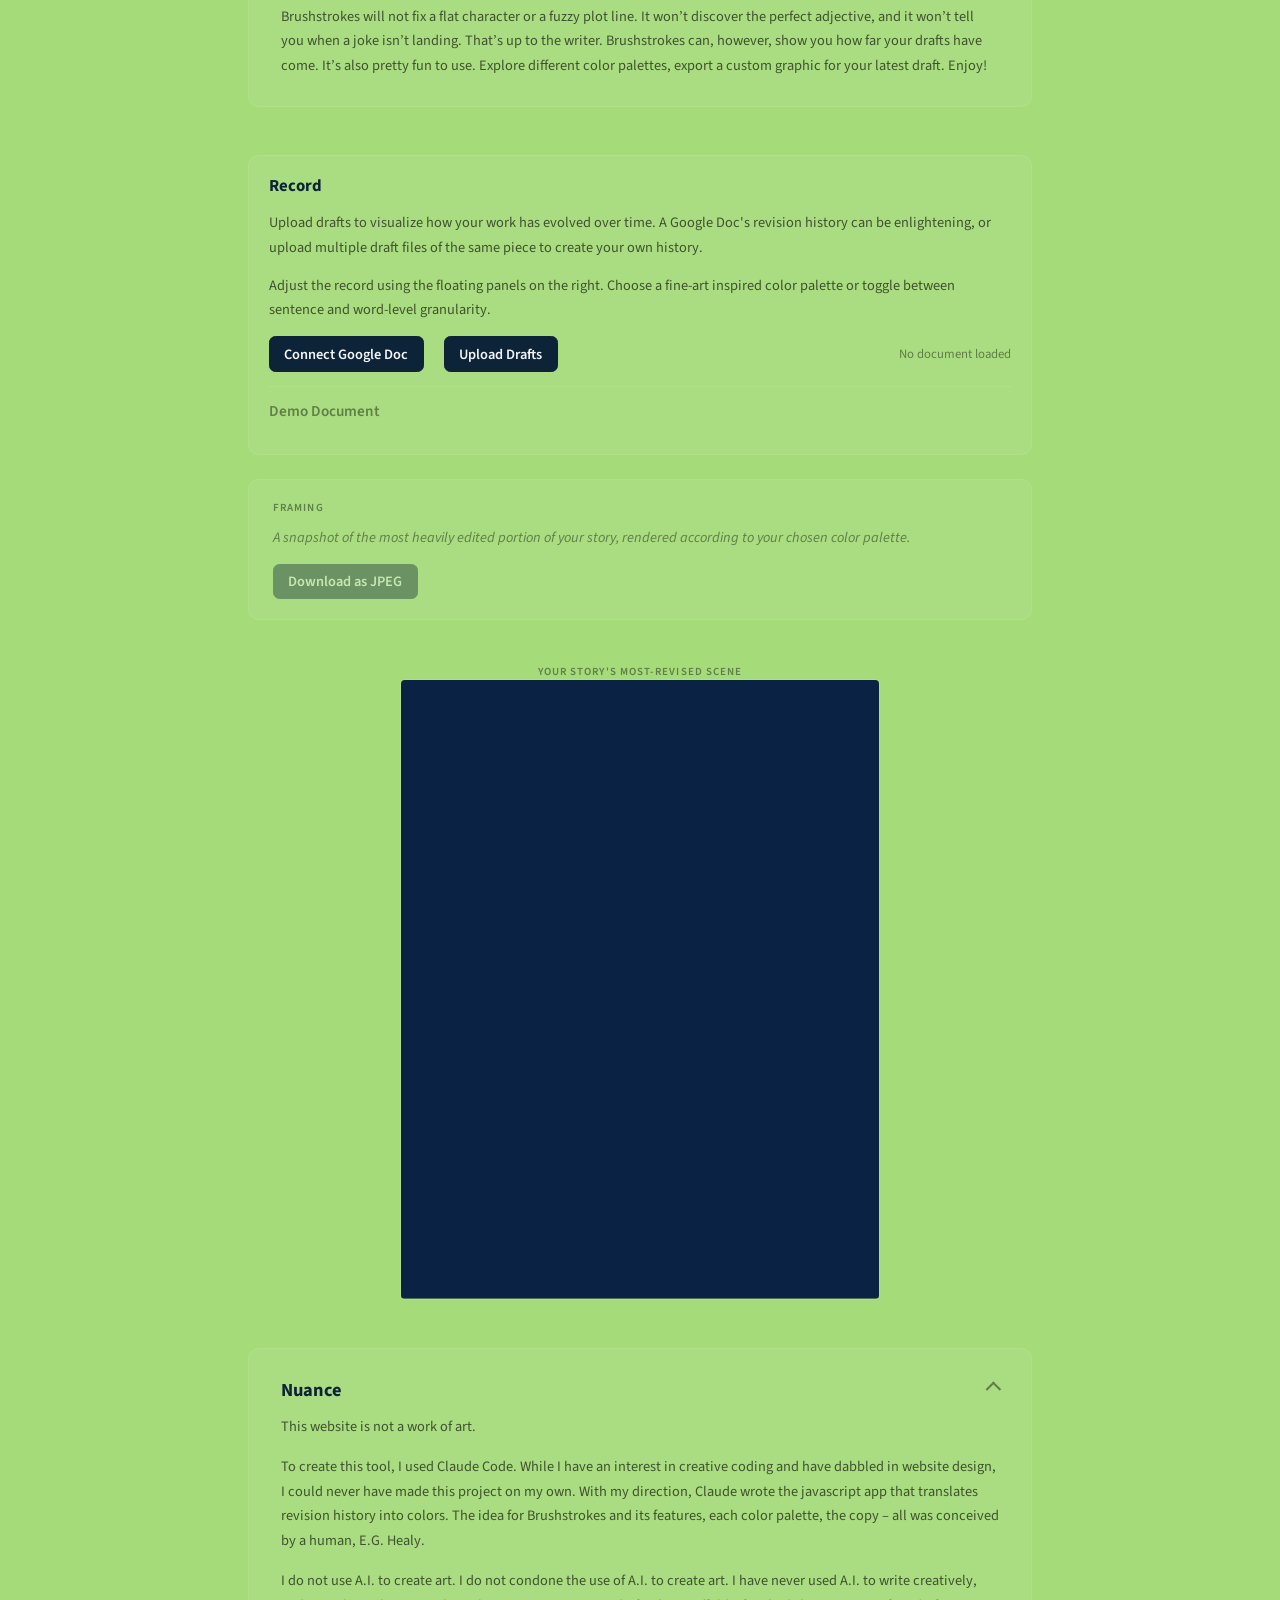
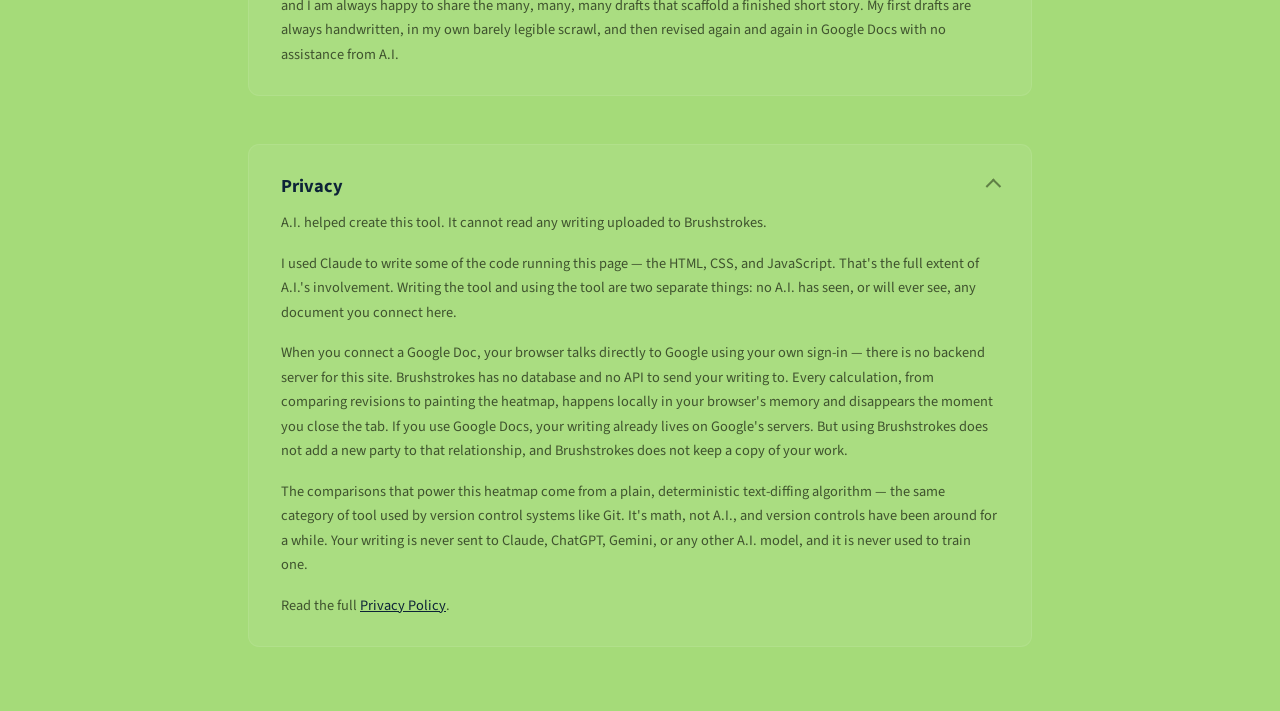
==== commit fefd50bb: "copy again" ====
--- a/index.html
+++ b/index.html
@@ -27,11 +27,11 @@
 		<details class="content-card" id="section-art" open>
 			<summary><h2>Decision-making</h2></summary>
 
-			<p>In Ted Chiang’s New Yorker op-ed “Why A.I. isn’t going to make art,” he argues that a 10,000-word short story is created by roughly 10,000 decisions. Likewise, a painting is created by thousands of brushstrokes, each essential to the final work of art. The choices made at every level of the creative process — while plotting a story, coming up with a title, laboring over the opening sentence, or rendering a new setting — combine to create a unique work of art. A piece created (or heavily influenced) by artificial intelligence glosses over minute decisions and relies on the A.I.’s inherently derivative reasoning to fill in the contours of the project. The result may be readable, or parseable, or lukewarmly pleasing. But it cannot be art.</p>
+			<p>In Ted Chiang’s New Yorker op-ed “Why A.I. isn’t going to make art,” he argues that a 10,000-word short story is created by roughly 10,000 decisions. Likewise, a painting is created by thousands of brushstrokes, each essential to the final work of art. The choices made at every level of the creative process — while plotting a story, coming up with a title, laboring over the opening sentence, or rendering a new setting — combine to create a unique work of art. A piece created by artificial intelligence glosses over minute decisions. It relies on the A.I.’s inherently derivative reasoning to fill in the contours of the project. The result may be readable, or parseable, or lukewarmly pleasing. But it cannot be art.</p>
 			<p>This project, Brushstrokes, creates a visual record of the painstaking decisions essential to creative writing.</p>
-			<p>Use it as a tool to understand your creative process: see where you revised your prose and where you left it untouched. Which sentences were instinctual, easy, painless. Conceived before pen met paper, like Jack Kerouac’s premeditated scroll rolling through his typewriter. Understand, too, where sentences were revised and revised and revised and revised.</p>
-			<p>Brushstrokes is not a work of art. It’s a clouded lens to layer over your story, creating distance rather than intimacy with your words. Brushstrokes abstracts prose into a version history to help the writer recognize patterns in their editing process, to find sentences that need kneading. Identifying patterns is one thing, but to elevate prose into art, a writer must think and scratch ink into paper. Great stories can be analyzed word for word, every character rich with meaning.</p>
-			<p>Brushstrokes reminds me that every word I write is worthy of revision. It is a blunt tool, but I hope that Brushstrokes will encourage writers to embrace the choice-making essential to creating art, no matter how tortured those choices may be.</p>
+			<p>Use it to understand your creative process: see where you revised your prose and where you left it untouched. Which sentences were instinctual, which word sent you to the thesaurus again and again. Maybe your sentences were conceived and composed well before pen met paper, like Jack Kerouac’s premeditated scroll rolling through his typewriter. Maybe your first draft was more like an exorcism and bears no resemblance to the piece you proudly submitted to the Paris Review.</p>
+			<p>Brushstrokes is not a work of art. It is a tool: a way for a writer to assess her creative process with distance. Distance is essential to critique. Brushstrokes abstracts prose into a version history designed to help the writer recognize patterns in her editing process. It is a clouded lens to layer over your story, smudging up the particulars and leaving only aggregate data: visual pockets of prose that have never been revised, paragraphs that deserve a second, third, or fourth critical review. Great stories can be analyzed word for word, every character rich with meaning. What I’m trying to say is: revision is a beautiful thing. Brushstrokes is a blunt tool, but I hope it will encourage writers to embrace the choice-making essential to creating art.</p>
+			<p>Identifying patterns in a writer’s creative process is one thing. Elevating prose into art is another beast entirely. Brushstrokes will not fix a flat character or a fuzzy plot line. It won’t discover the perfect adjective, and it won’t tell you when a joke isn’t landing. That’s up to the writer. Brushstrokes can, however, show you how far your drafts have come. It’s also pretty fun to use. Explore different color palettes, export a custom graphic for your latest draft. Enjoy!</p>
 			<!--<h3>On the selected painting</h3>
 			<p>When you connect a Google Doc, your browser talks directly to Google using your own sign-in &mdash; there is no backend server for this site. Brushstrokes has no database and no API to send your writing to, even if it wanted to. Every calculation, from comparing revisions to painting the heatmap, happens locally in your browser's memory and disappears the moment you close the tab.</p>
 		-->
@@ -82,7 +82,7 @@
 		
 		<details class="content-card" id="section-ai" open>
 			<summary><h2>Nuance</h2></summary>
-			<p>This website is not a work of art. It is a resource; a demonstration; a way for writers to look at their own work and creative process in a new way. To evaluate their process against an ideal. I created Brushstrokes for myself, as a reminder that each word I write is worthy of revision. I aspire to treat every sentence that crosses my pen with careful consideration.</p>
+			<p>This website is not a work of art.</p>
 			<p>To create this tool, I used Claude Code. While I have an interest in creative coding and have dabbled in website design, I could never have made this project on my own. With my direction, Claude wrote the javascript app that translates revision history into colors. The idea for Brushstrokes and its features, each color palette, the copy – all was conceived by a human, E.G. Healy.</p>
 			<p>I do not use A.I. to create art. I do not condone the use of A.I. to create art. I have never used A.I. to write creatively, and I am always happy to share the many, many, many drafts that scaffold a finished short story. My first drafts are always handwritten, in my own barely legible scrawl, and then revised again and again in Google Docs with no assistance from A.I.</p>
 		</details>
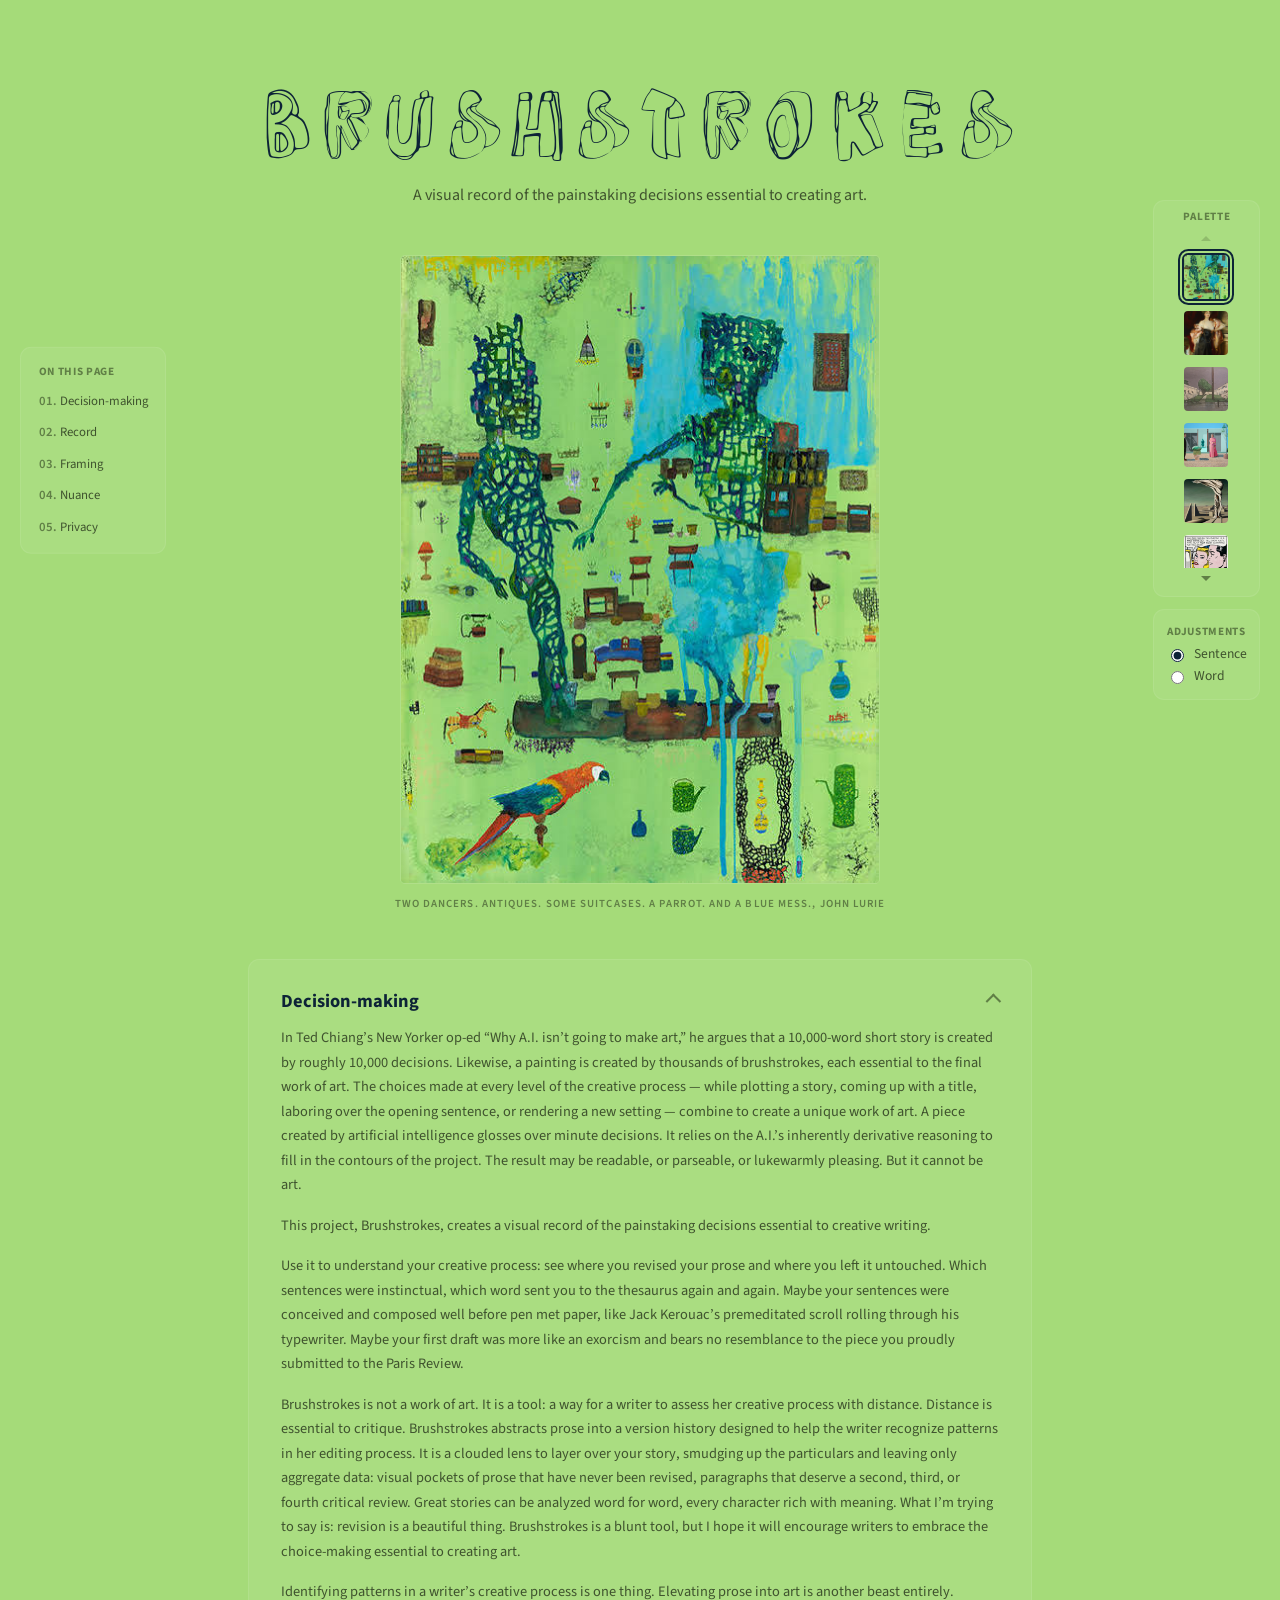
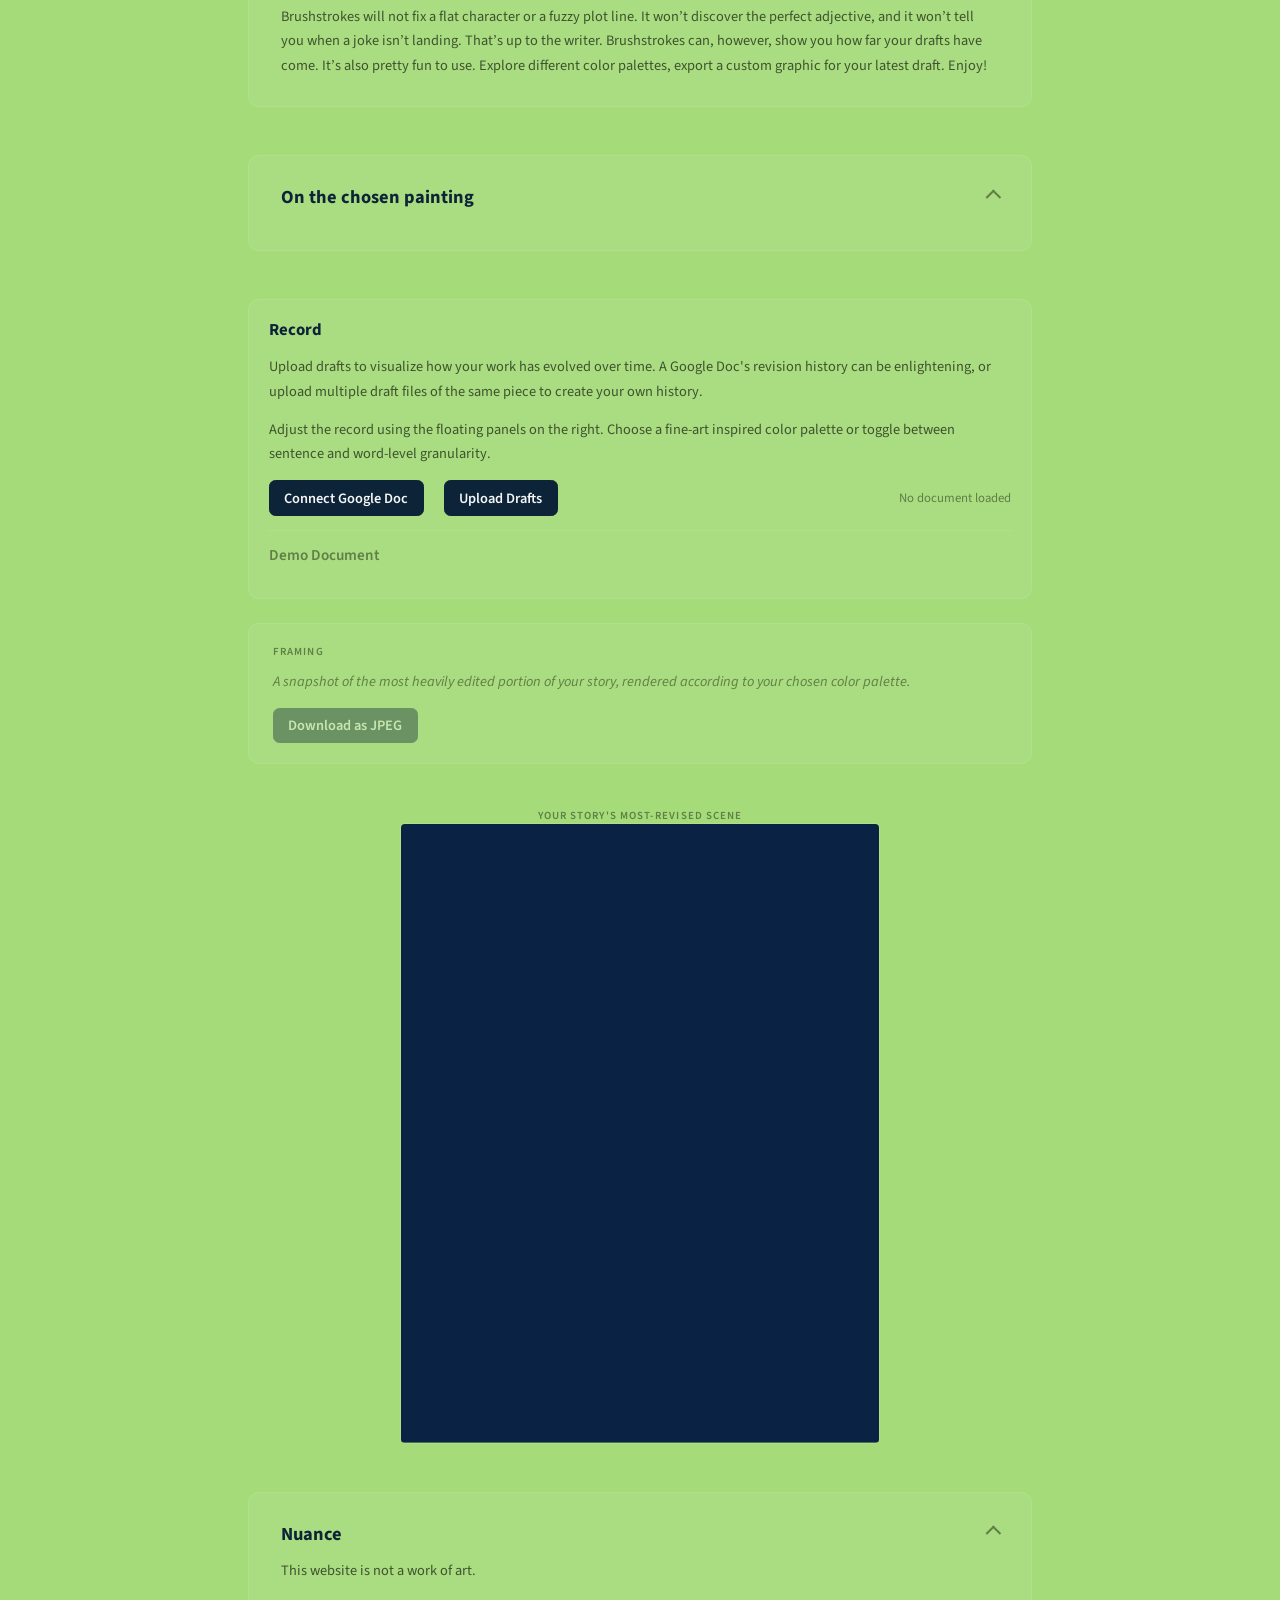
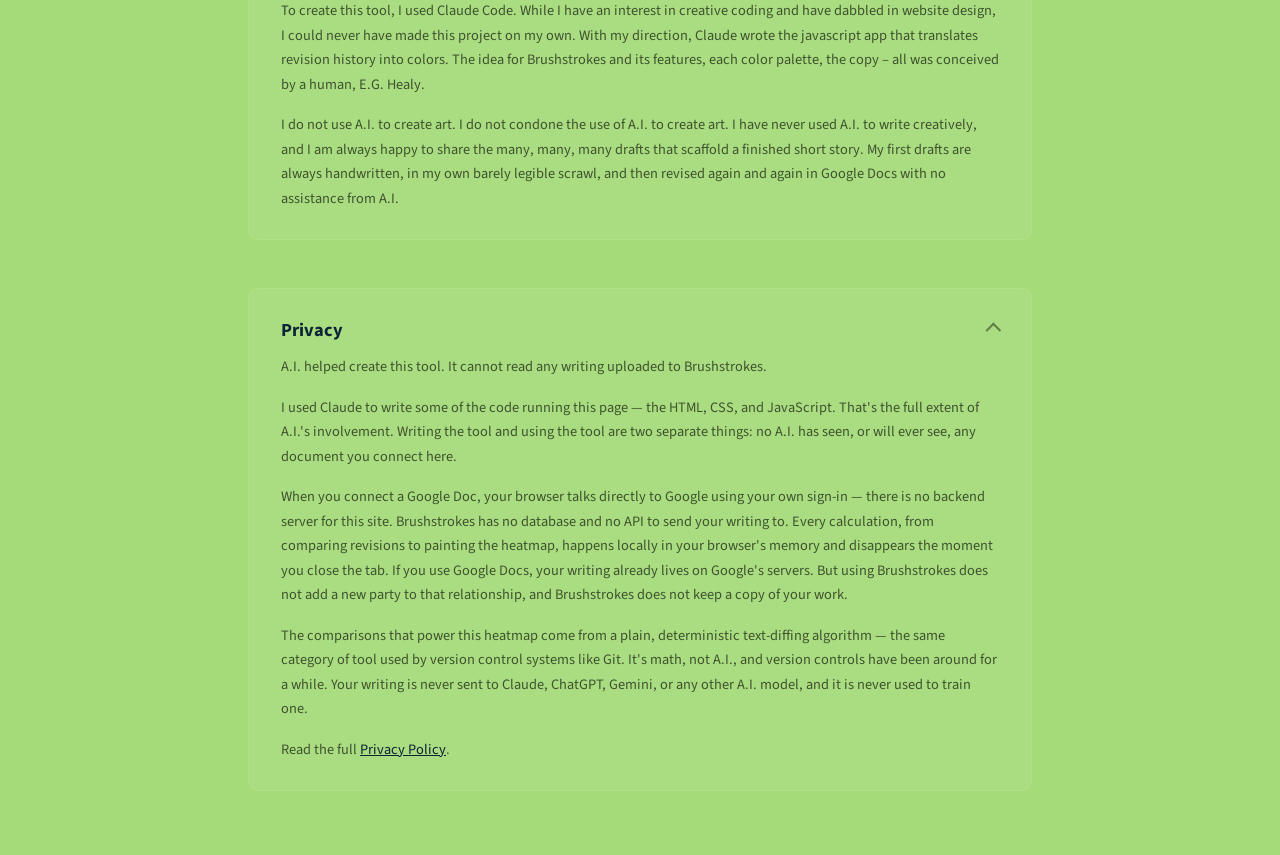
==== commit 93f4bc6b: "Add a palette-dependent content card under Decision-making New "On the chosen painting" accordion ca" ====
--- a/index.html
+++ b/index.html
@@ -35,6 +35,21 @@
 			<!--<h3>On the selected painting</h3>
 			<p>When you connect a Google Doc, your browser talks directly to Google using your own sign-in &mdash; there is no backend server for this site. Brushstrokes has no database and no API to send your writing to, even if it wanted to. Every calculation, from comparing revisions to painting the heatmap, happens locally in your browser's memory and disappears the moment you close the tab.</p>
 		-->
+		</details>
+
+		<details class="content-card" id="section-palette-story" open>
+			<summary><h2>On the chosen painting</h2></summary>
+
+			<div class="palette-story" data-palette-key="johnLurie"></div>
+			<div class="palette-story" data-palette-key="johnSingerSargent" hidden></div>
+			<div class="palette-story" data-palette-key="noahDavis" hidden></div>
+			<div class="palette-story" data-palette-key="davidHockney" hidden></div>
+			<div class="palette-story" data-palette-key="kaySage" hidden></div>
+			<div class="palette-story" data-palette-key="royLichtenstein" hidden></div>
+			<div class="palette-story" data-palette-key="henriMatisse" hidden></div>
+			<div class="palette-story" data-palette-key="rembrandt" hidden></div>
+			<div class="palette-story" data-palette-key="okeeffe" hidden></div>
+			<div class="palette-story" data-palette-key="vangogh" hidden></div>
 		</details>
 
 		<div class="control-card" id="revision-heatmap-card">
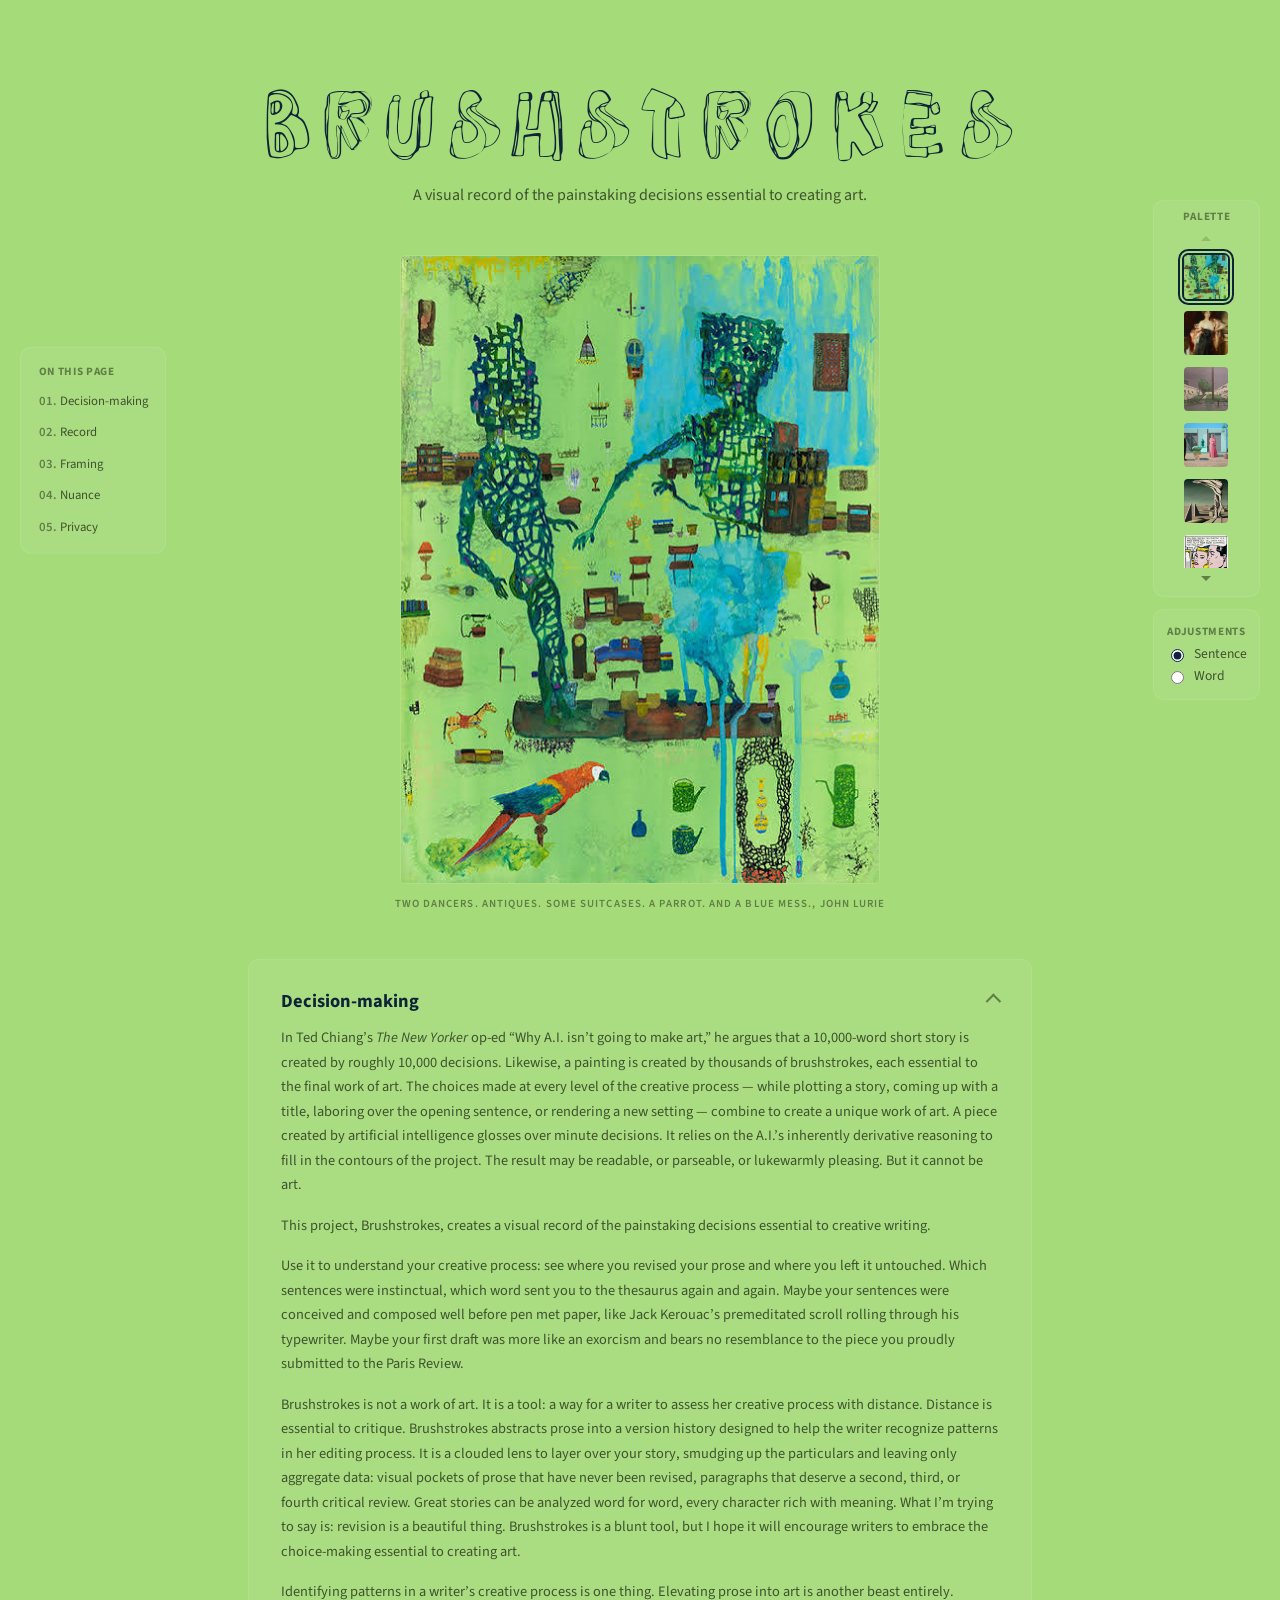
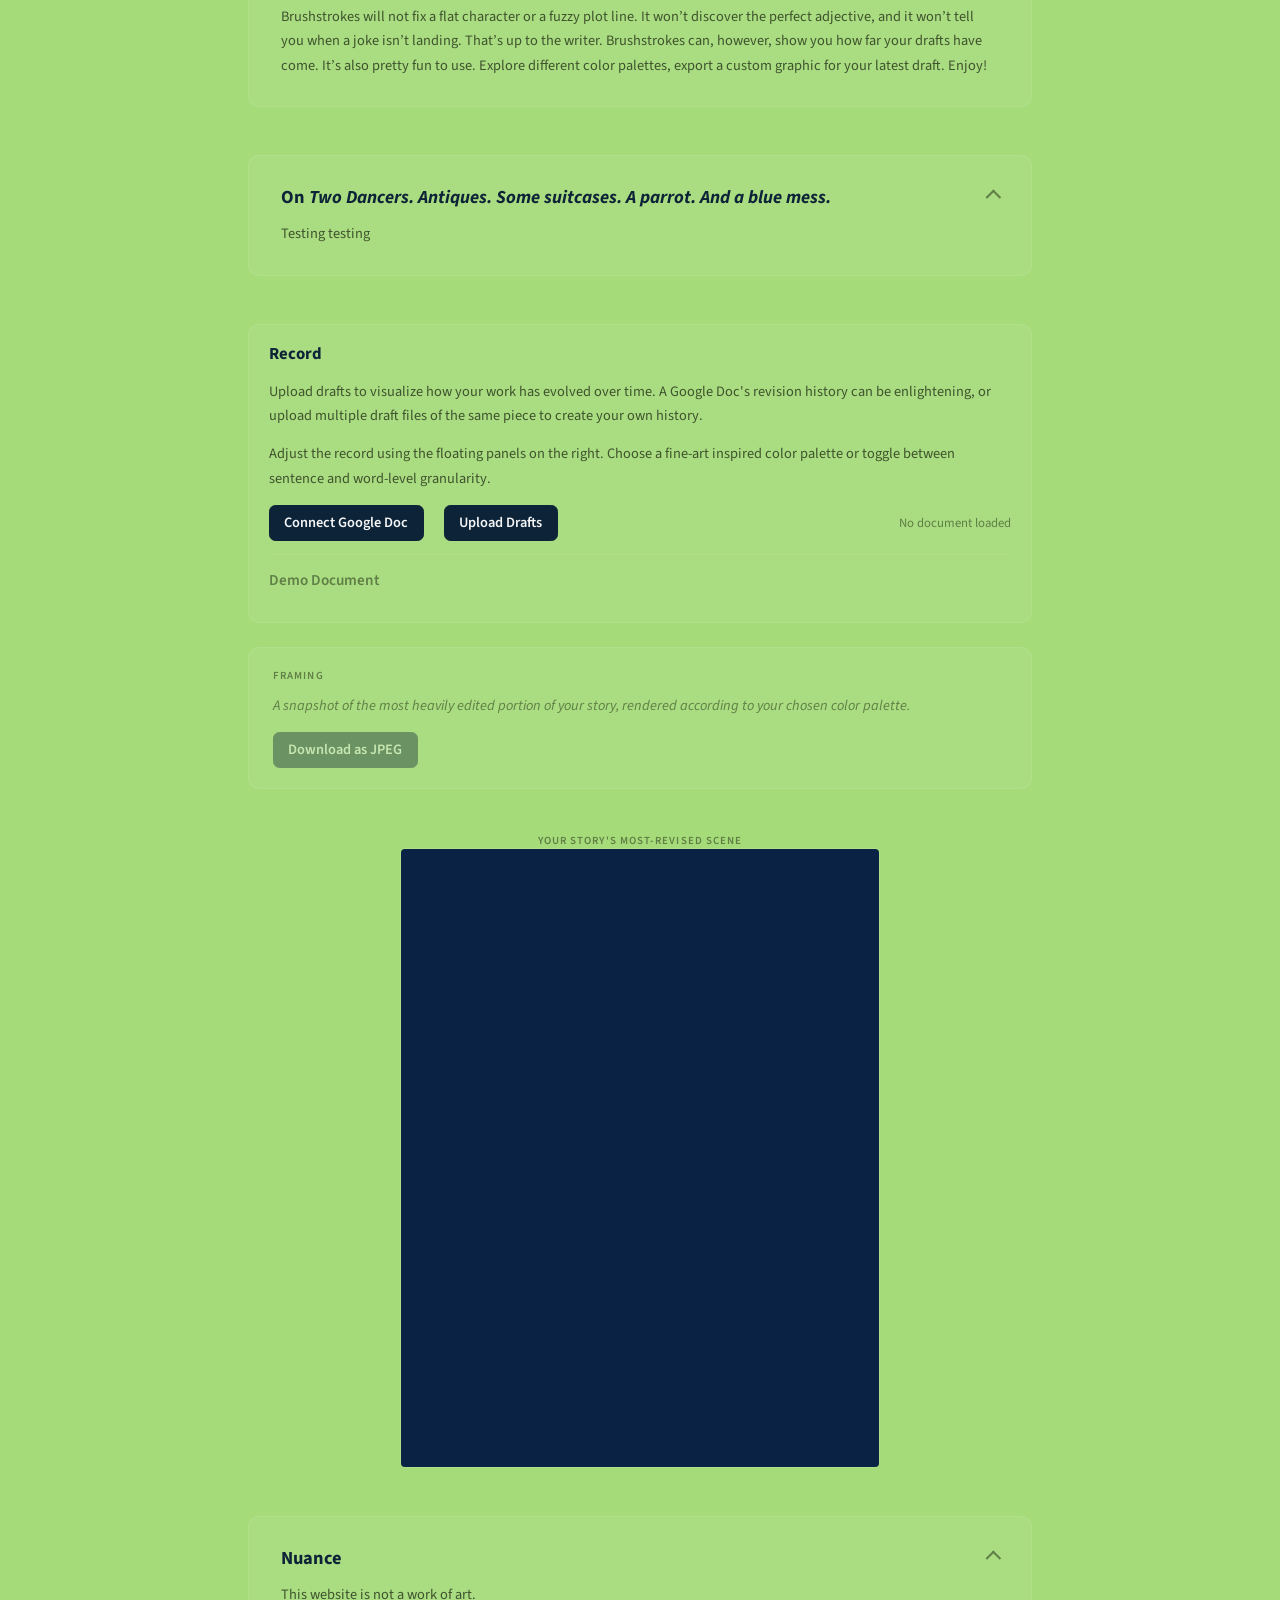
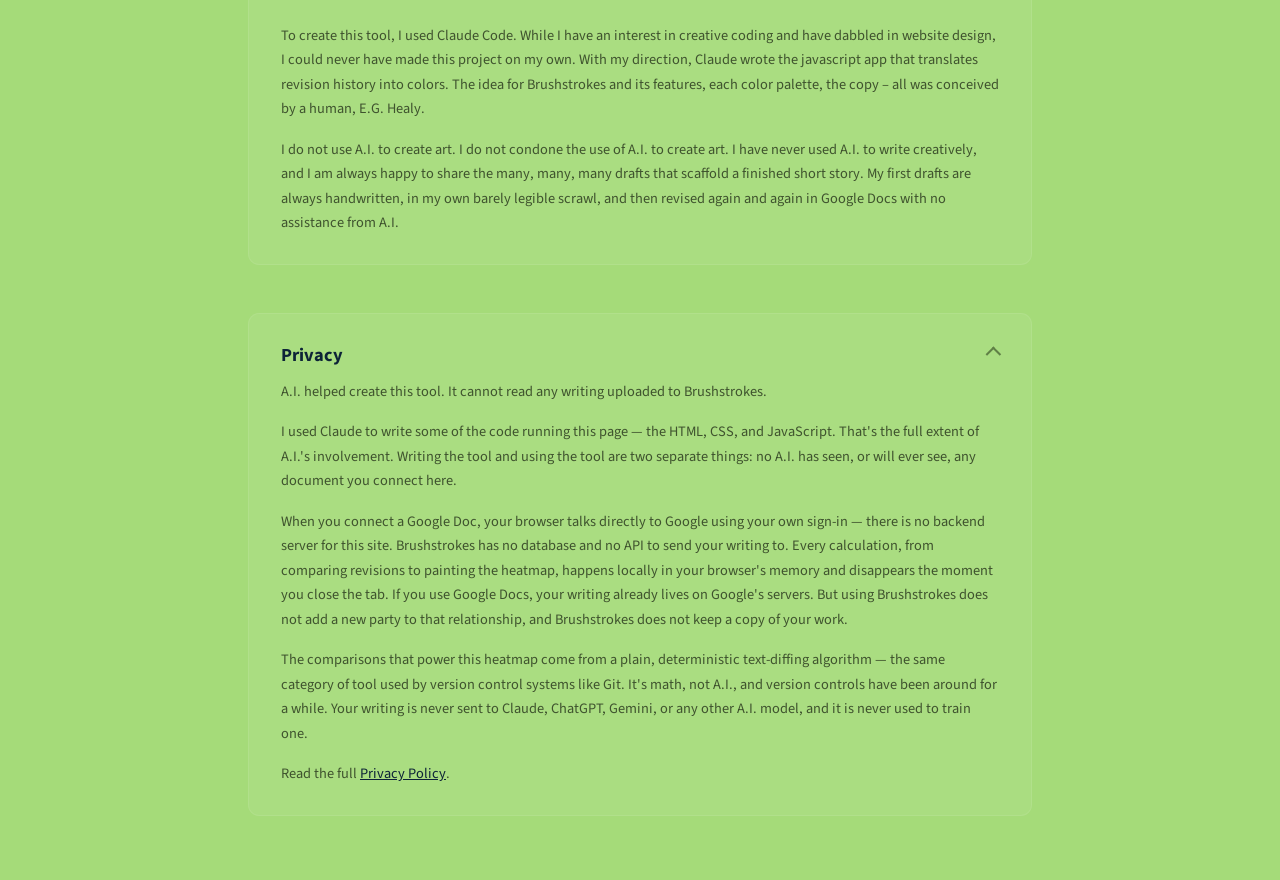
==== commit 27f7c07f: "Italicize the painting title in the palette-story header Moves "On " into static markup and wraps ju" ====
--- a/index.html
+++ b/index.html
@@ -27,7 +27,7 @@
 		<details class="content-card" id="section-art" open>
 			<summary><h2>Decision-making</h2></summary>
 
-			<p>In Ted Chiang’s New Yorker op-ed “Why A.I. isn’t going to make art,” he argues that a 10,000-word short story is created by roughly 10,000 decisions. Likewise, a painting is created by thousands of brushstrokes, each essential to the final work of art. The choices made at every level of the creative process — while plotting a story, coming up with a title, laboring over the opening sentence, or rendering a new setting — combine to create a unique work of art. A piece created by artificial intelligence glosses over minute decisions. It relies on the A.I.’s inherently derivative reasoning to fill in the contours of the project. The result may be readable, or parseable, or lukewarmly pleasing. But it cannot be art.</p>
+			<p>In Ted Chiang’s <i>The New Yorker</i> op-ed “Why A.I. isn’t going to make art,” he argues that a 10,000-word short story is created by roughly 10,000 decisions. Likewise, a painting is created by thousands of brushstrokes, each essential to the final work of art. The choices made at every level of the creative process — while plotting a story, coming up with a title, laboring over the opening sentence, or rendering a new setting — combine to create a unique work of art. A piece created by artificial intelligence glosses over minute decisions. It relies on the A.I.’s inherently derivative reasoning to fill in the contours of the project. The result may be readable, or parseable, or lukewarmly pleasing. But it cannot be art.</p>
 			<p>This project, Brushstrokes, creates a visual record of the painstaking decisions essential to creative writing.</p>
 			<p>Use it to understand your creative process: see where you revised your prose and where you left it untouched. Which sentences were instinctual, which word sent you to the thesaurus again and again. Maybe your sentences were conceived and composed well before pen met paper, like Jack Kerouac’s premeditated scroll rolling through his typewriter. Maybe your first draft was more like an exorcism and bears no resemblance to the piece you proudly submitted to the Paris Review.</p>
 			<p>Brushstrokes is not a work of art. It is a tool: a way for a writer to assess her creative process with distance. Distance is essential to critique. Brushstrokes abstracts prose into a version history designed to help the writer recognize patterns in her editing process. It is a clouded lens to layer over your story, smudging up the particulars and leaving only aggregate data: visual pockets of prose that have never been revised, paragraphs that deserve a second, third, or fourth critical review. Great stories can be analyzed word for word, every character rich with meaning. What I’m trying to say is: revision is a beautiful thing. Brushstrokes is a blunt tool, but I hope it will encourage writers to embrace the choice-making essential to creating art.</p>
@@ -38,9 +38,12 @@
 		</details>
 
 		<details class="content-card" id="section-palette-story" open>
-			<summary><h2>On the chosen painting</h2></summary>
+			<summary><h2>On <em id="palette-story-title">your chosen painting</em></h2></summary>
 
-			<div class="palette-story" data-palette-key="johnLurie"></div>
+			<div class="palette-story" data-palette-key="johnLurie">
+				<p>Testing testing</p>
+			
+			</div>
 			<div class="palette-story" data-palette-key="johnSingerSargent" hidden></div>
 			<div class="palette-story" data-palette-key="noahDavis" hidden></div>
 			<div class="palette-story" data-palette-key="davidHockney" hidden></div>
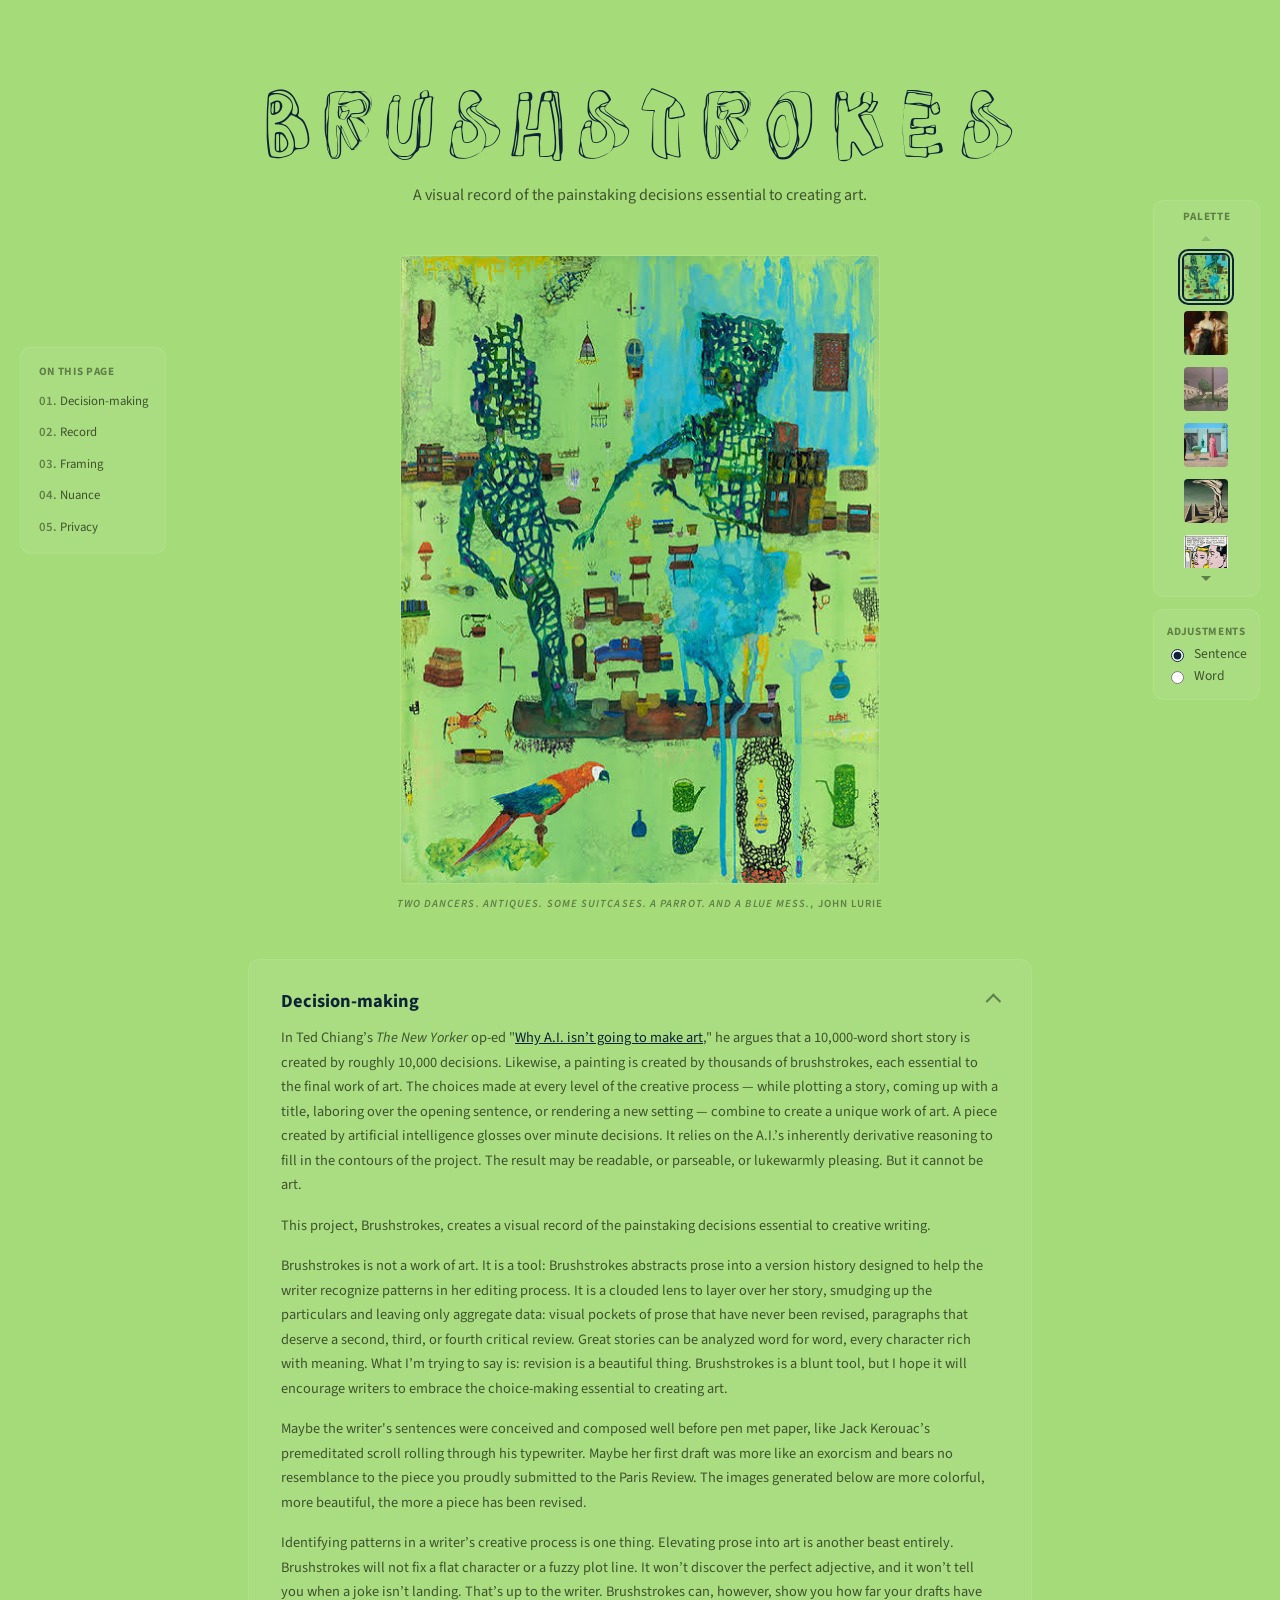
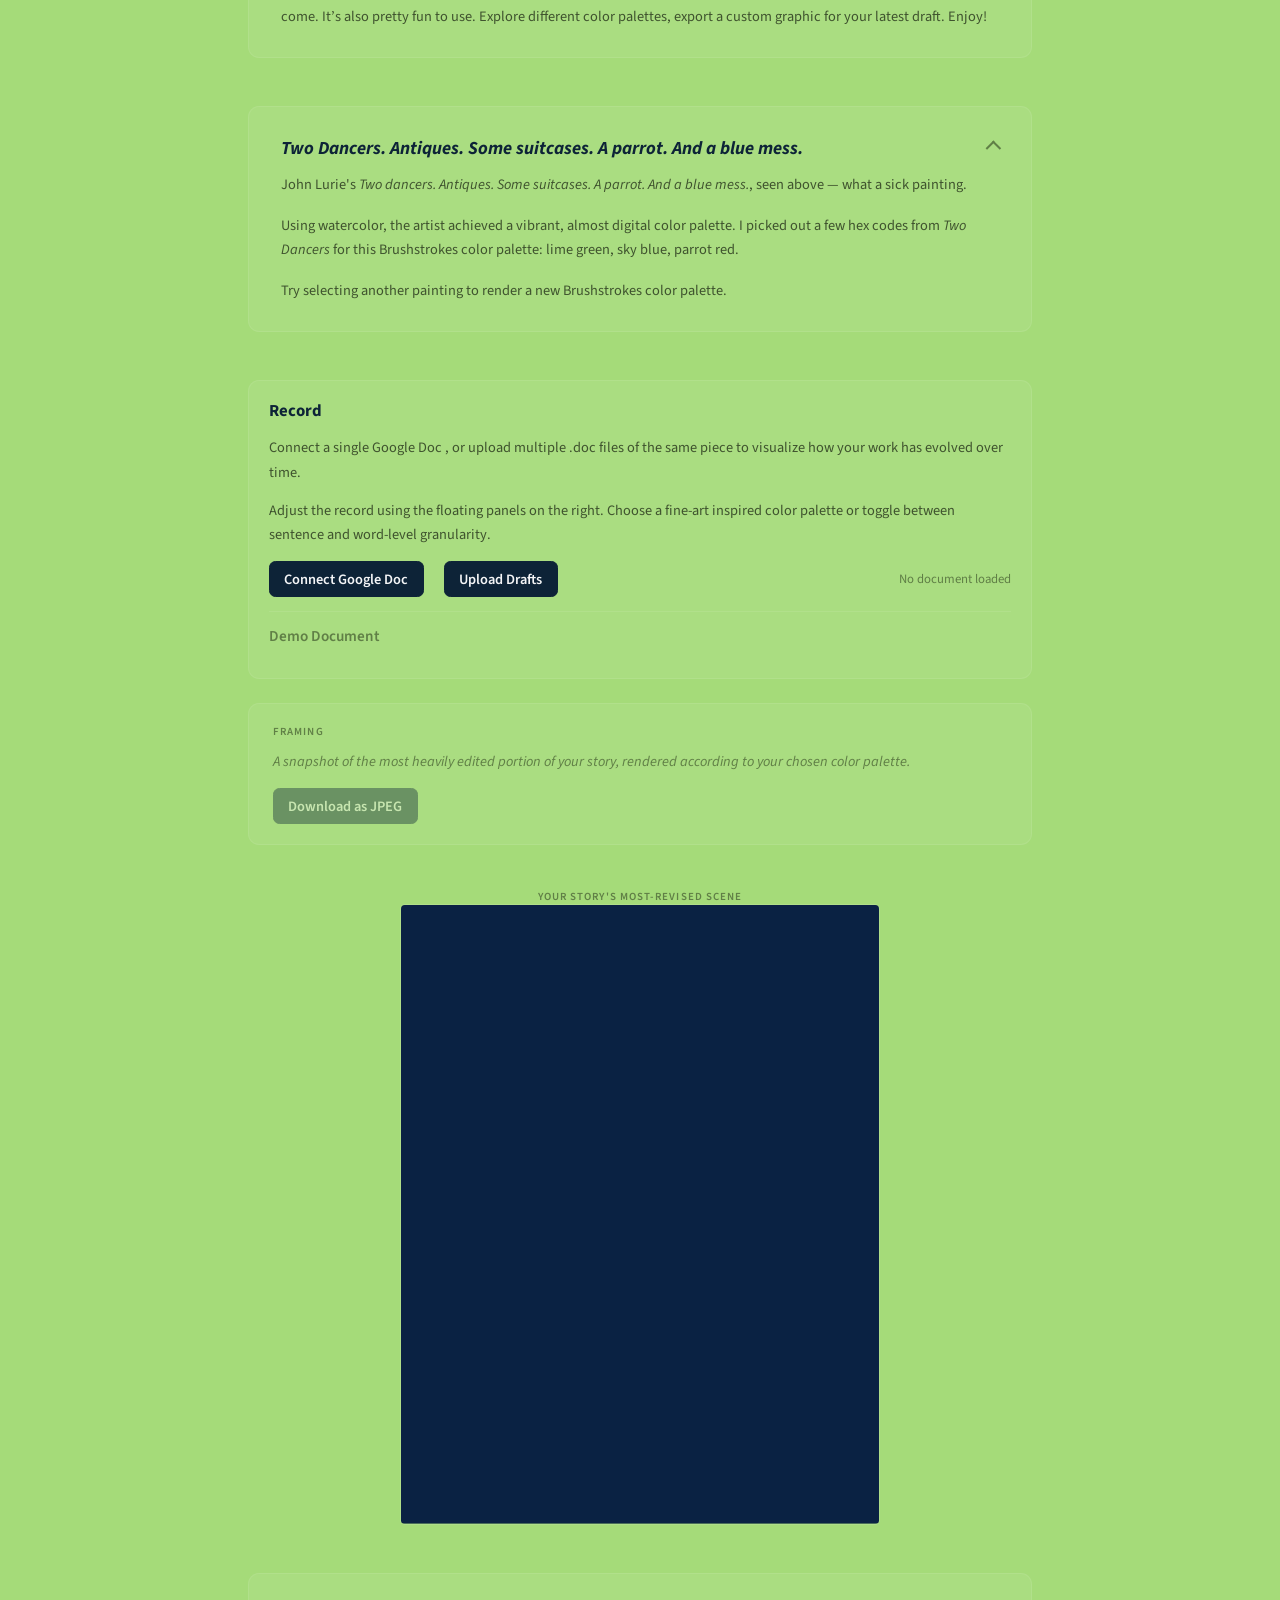
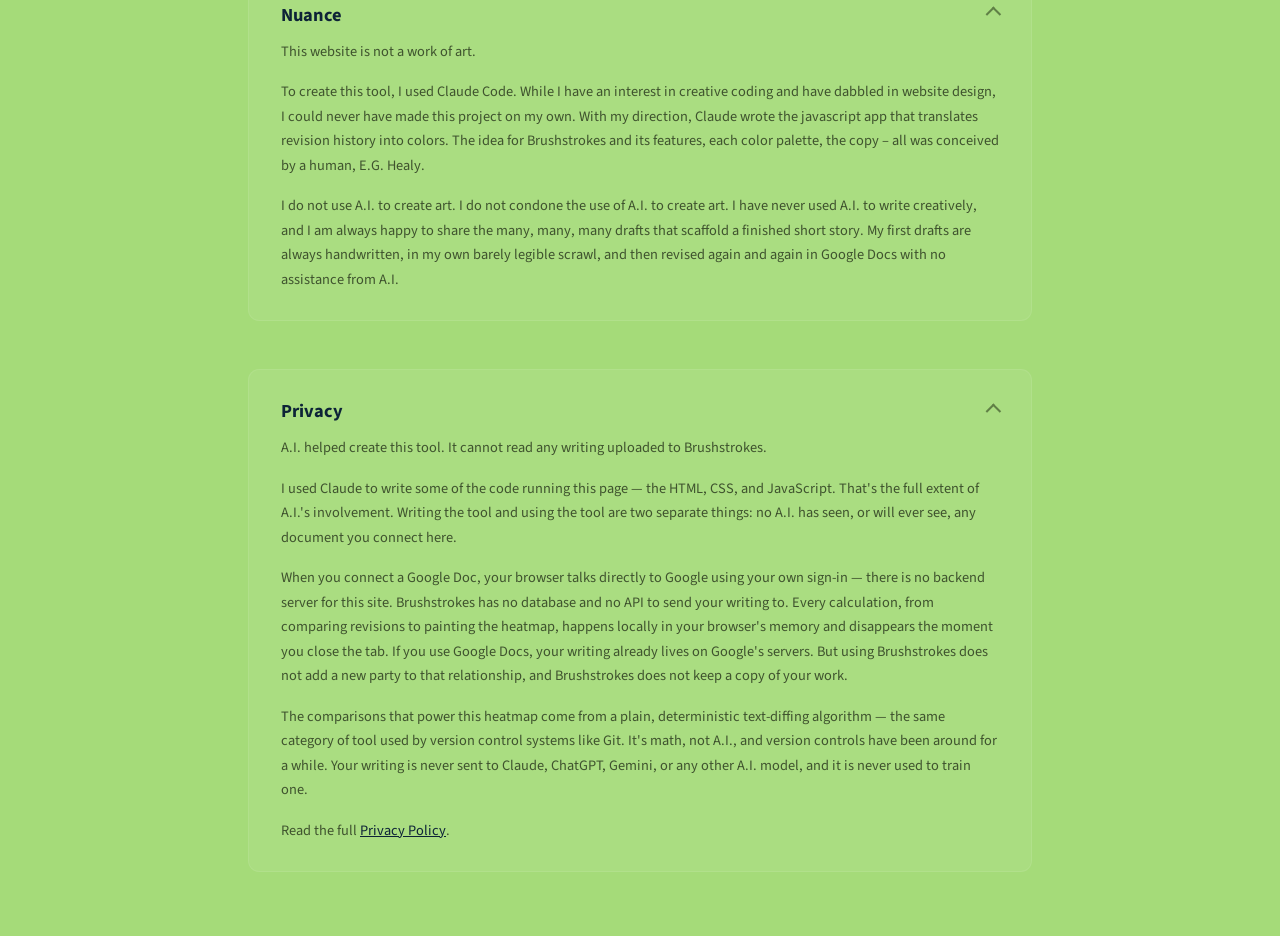
==== commit fc30b97b: "copy and teal" ====
--- a/index.html
+++ b/index.html
@@ -27,10 +27,10 @@
 		<details class="content-card" id="section-art" open>
 			<summary><h2>Decision-making</h2></summary>
 
-			<p>In Ted Chiang’s <i>The New Yorker</i> op-ed “Why A.I. isn’t going to make art,” he argues that a 10,000-word short story is created by roughly 10,000 decisions. Likewise, a painting is created by thousands of brushstrokes, each essential to the final work of art. The choices made at every level of the creative process — while plotting a story, coming up with a title, laboring over the opening sentence, or rendering a new setting — combine to create a unique work of art. A piece created by artificial intelligence glosses over minute decisions. It relies on the A.I.’s inherently derivative reasoning to fill in the contours of the project. The result may be readable, or parseable, or lukewarmly pleasing. But it cannot be art.</p>
+			<p>In Ted Chiang’s <i>The New Yorker</i> op-ed "<a href=https://www.newyorker.com/culture/the-weekend-essay/why-ai-isnt-going-to-make-art>Why A.I. isn’t going to make art</a>," he argues that a 10,000-word short story is created by roughly 10,000 decisions. Likewise, a painting is created by thousands of brushstrokes, each essential to the final work of art. The choices made at every level of the creative process — while plotting a story, coming up with a title, laboring over the opening sentence, or rendering a new setting — combine to create a unique work of art. A piece created by artificial intelligence glosses over minute decisions. It relies on the A.I.’s inherently derivative reasoning to fill in the contours of the project. The result may be readable, or parseable, or lukewarmly pleasing. But it cannot be art.</p>
 			<p>This project, Brushstrokes, creates a visual record of the painstaking decisions essential to creative writing.</p>
-			<p>Use it to understand your creative process: see where you revised your prose and where you left it untouched. Which sentences were instinctual, which word sent you to the thesaurus again and again. Maybe your sentences were conceived and composed well before pen met paper, like Jack Kerouac’s premeditated scroll rolling through his typewriter. Maybe your first draft was more like an exorcism and bears no resemblance to the piece you proudly submitted to the Paris Review.</p>
-			<p>Brushstrokes is not a work of art. It is a tool: a way for a writer to assess her creative process with distance. Distance is essential to critique. Brushstrokes abstracts prose into a version history designed to help the writer recognize patterns in her editing process. It is a clouded lens to layer over your story, smudging up the particulars and leaving only aggregate data: visual pockets of prose that have never been revised, paragraphs that deserve a second, third, or fourth critical review. Great stories can be analyzed word for word, every character rich with meaning. What I’m trying to say is: revision is a beautiful thing. Brushstrokes is a blunt tool, but I hope it will encourage writers to embrace the choice-making essential to creating art.</p>
+			<p>Brushstrokes is not a work of art. It is a tool: Brushstrokes abstracts prose into a version history designed to help the writer recognize patterns in her editing process. It is a clouded lens to layer over her story, smudging up the particulars and leaving only aggregate data: visual pockets of prose that have never been revised, paragraphs that deserve a second, third, or fourth critical review. Great stories can be analyzed word for word, every character rich with meaning. What I’m trying to say is: revision is a beautiful thing. Brushstrokes is a blunt tool, but I hope it will encourage writers to embrace the choice-making essential to creating art.</p>
+			<p>Maybe the writer's sentences were conceived and composed well before pen met paper, like Jack Kerouac’s premeditated scroll rolling through his typewriter. Maybe her first draft was more like an exorcism and bears no resemblance to the piece you proudly submitted to the Paris Review. The images generated below are more colorful, more beautiful, the more a piece has been revised.</p>
 			<p>Identifying patterns in a writer’s creative process is one thing. Elevating prose into art is another beast entirely. Brushstrokes will not fix a flat character or a fuzzy plot line. It won’t discover the perfect adjective, and it won’t tell you when a joke isn’t landing. That’s up to the writer. Brushstrokes can, however, show you how far your drafts have come. It’s also pretty fun to use. Explore different color palettes, export a custom graphic for your latest draft. Enjoy!</p>
 			<!--<h3>On the selected painting</h3>
 			<p>When you connect a Google Doc, your browser talks directly to Google using your own sign-in &mdash; there is no backend server for this site. Brushstrokes has no database and no API to send your writing to, even if it wanted to. Every calculation, from comparing revisions to painting the heatmap, happens locally in your browser's memory and disappears the moment you close the tab.</p>
@@ -38,26 +38,75 @@
 		</details>
 
 		<details class="content-card" id="section-palette-story" open>
-			<summary><h2>On <em id="palette-story-title">your chosen painting</em></h2></summary>
+			<summary><h2><em id="palette-story-title">On your chosen painting</em></h2></summary>
 
 			<div class="palette-story" data-palette-key="johnLurie">
-				<p>Testing testing</p>
-			
-			</div>
-			<div class="palette-story" data-palette-key="johnSingerSargent" hidden></div>
-			<div class="palette-story" data-palette-key="noahDavis" hidden></div>
-			<div class="palette-story" data-palette-key="davidHockney" hidden></div>
-			<div class="palette-story" data-palette-key="kaySage" hidden></div>
-			<div class="palette-story" data-palette-key="royLichtenstein" hidden></div>
-			<div class="palette-story" data-palette-key="henriMatisse" hidden></div>
-			<div class="palette-story" data-palette-key="rembrandt" hidden></div>
-			<div class="palette-story" data-palette-key="okeeffe" hidden></div>
-			<div class="palette-story" data-palette-key="vangogh" hidden></div>
+			
+				<p>John Lurie's <i>Two dancers. Antiques. Some suitcases. A parrot. And a blue mess.</i>, seen above &mdash; what a sick painting. </p>
+				<p>Using watercolor, the artist achieved a vibrant, almost digital color palette. I picked out a few hex codes from <i>Two Dancers</i> for this Brushstrokes color palette: lime green, sky blue, parrot red.</p>
+				<p>Try selecting another painting to render a new Brushstrokes color palette.</p>
+			
+			</div>
+			<div class="palette-story" data-palette-key="johnSingerSargent" hidden>
+				
+				<p>John Singer Sargent's <i>Lady Helen Vincent, Viscountess D'Abernon</i>, seen above. </p>
+				<p>John Singer Sargent's choice of color is iconic. Deep, dramatic tones; natural, warm skin colors, crimson red and raw umber. He uses warmth to create life in his human portraits. For this Brushstrokes color palette, I've selected all the warm tones Sargent uses to create life in his human portraits. You'll also notice a shocking acqua, taken from the draped fabric peeking into frame in the painting's bottom left corner.</p>
+				<p>Try selecting another painting to render a new Brushstrokes color palette.</p>
+			
+			</div>
+			<div class="palette-story" data-palette-key="noahDavis" hidden>
+			
+				<p>Noah Davis's <i>Pueblo Del Rio: Arabesque</i>, seen above. </p>
+				<p>Try selecting another painting to render a new Brushstrokes color palette.</p>
+			
+			</div>
+			<div class="palette-story" data-palette-key="davidHockney" hidden>
+			
+				<p>David Hockney's <i>American collectors</i>, seen above.</p>
+				<p>Try selecting another painting to render a new Brushstrokes color palette.</p>
+			
+			</div>
+			<div class="palette-story" data-palette-key="kaySage" hidden>
+			
+				<p>Kay Sage's <i>I saw three cities</i>, seen above</p>
+				<p>Try selecting another painting to render a new Brushstrokes color palette.</p>
+			
+			</div>
+			<div class="palette-story" data-palette-key="royLichtenstein" hidden>
+			
+				<p>Roy Lichtenstein's <i>Masterpiece</i>, seen above. How cheeky.</p>
+				<p>Try selecting another painting to render a new Brushstrokes color palette.</p>
+			
+			</div>
+			<div class="palette-story" data-palette-key="henriMatisse" hidden>
+			
+				<p>Henri Matisse's <i>The red studio</i>, seen above.</p>
+				<p>Try selecting another painting to render a new Brushstrokes color palette.</p>
+			
+			</div>
+			<div class="palette-story" data-palette-key="rembrandt" hidden>
+			
+				<p>Rembrandt's <i>The anatomy lesson of Dr. Nicolaes Tulp</i></p>
+				<p>Try selecting another painting to render a new Brushstrokes color palette.</p>
+			
+			</div>
+			<div class="palette-story" data-palette-key="okeeffe" hidden>
+			
+				<p>Georgia O'Keeffe's <i>Ladder to the moon</i>, seen above.</p>
+				<p>Try selecting another painting to render a new Brushstrokes color palette.</p>
+			
+			</div>
+			<div class="palette-story" data-palette-key="vangogh" hidden>
+			
+				<p>Vincent Van Gogh's <i>Sunflowers</i>, seen above.</p>
+				<p>Try selecting another painting to render a new Brushstrokes color palette.</p>
+			
+			</div>
 		</details>
 
 		<div class="control-card" id="revision-heatmap-card">
 			<h2 class="control-card-heading">Record</h2>
-			<p>Upload drafts to visualize how your work has evolved over time. A Google Doc's revision history can be enlightening, or upload multiple draft files of the same piece to create your own history.</p>
+			<p>Connect a single Google Doc , or upload multiple .doc files of the same piece to visualize how your work has evolved over time.</p>
 			<p>Adjust the record using the floating panels on the right. Choose a fine-art inspired color palette or toggle between sentence and word-level granularity.</p>
 			<div class="toolbar">
 				<button type="button" id="connect-doc-btn" class="btn btn-primary">Connect Google Doc</button>
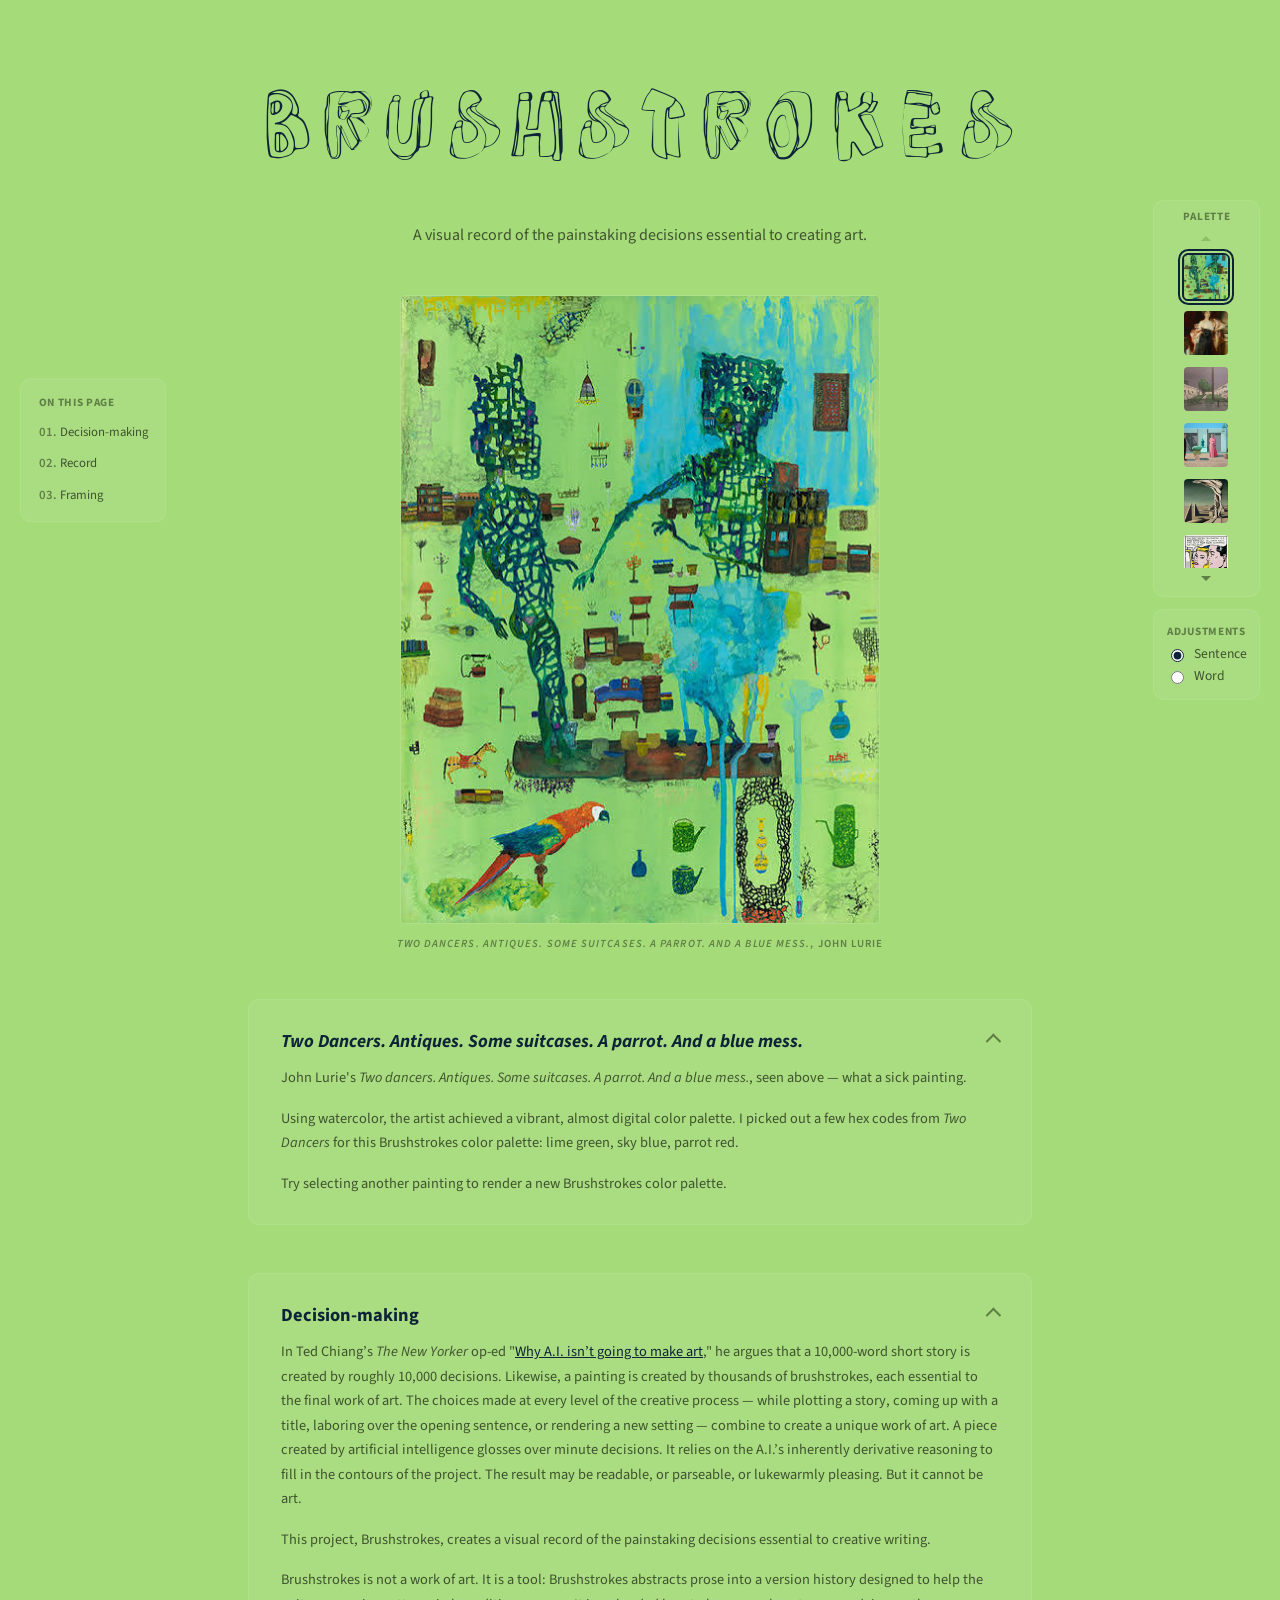
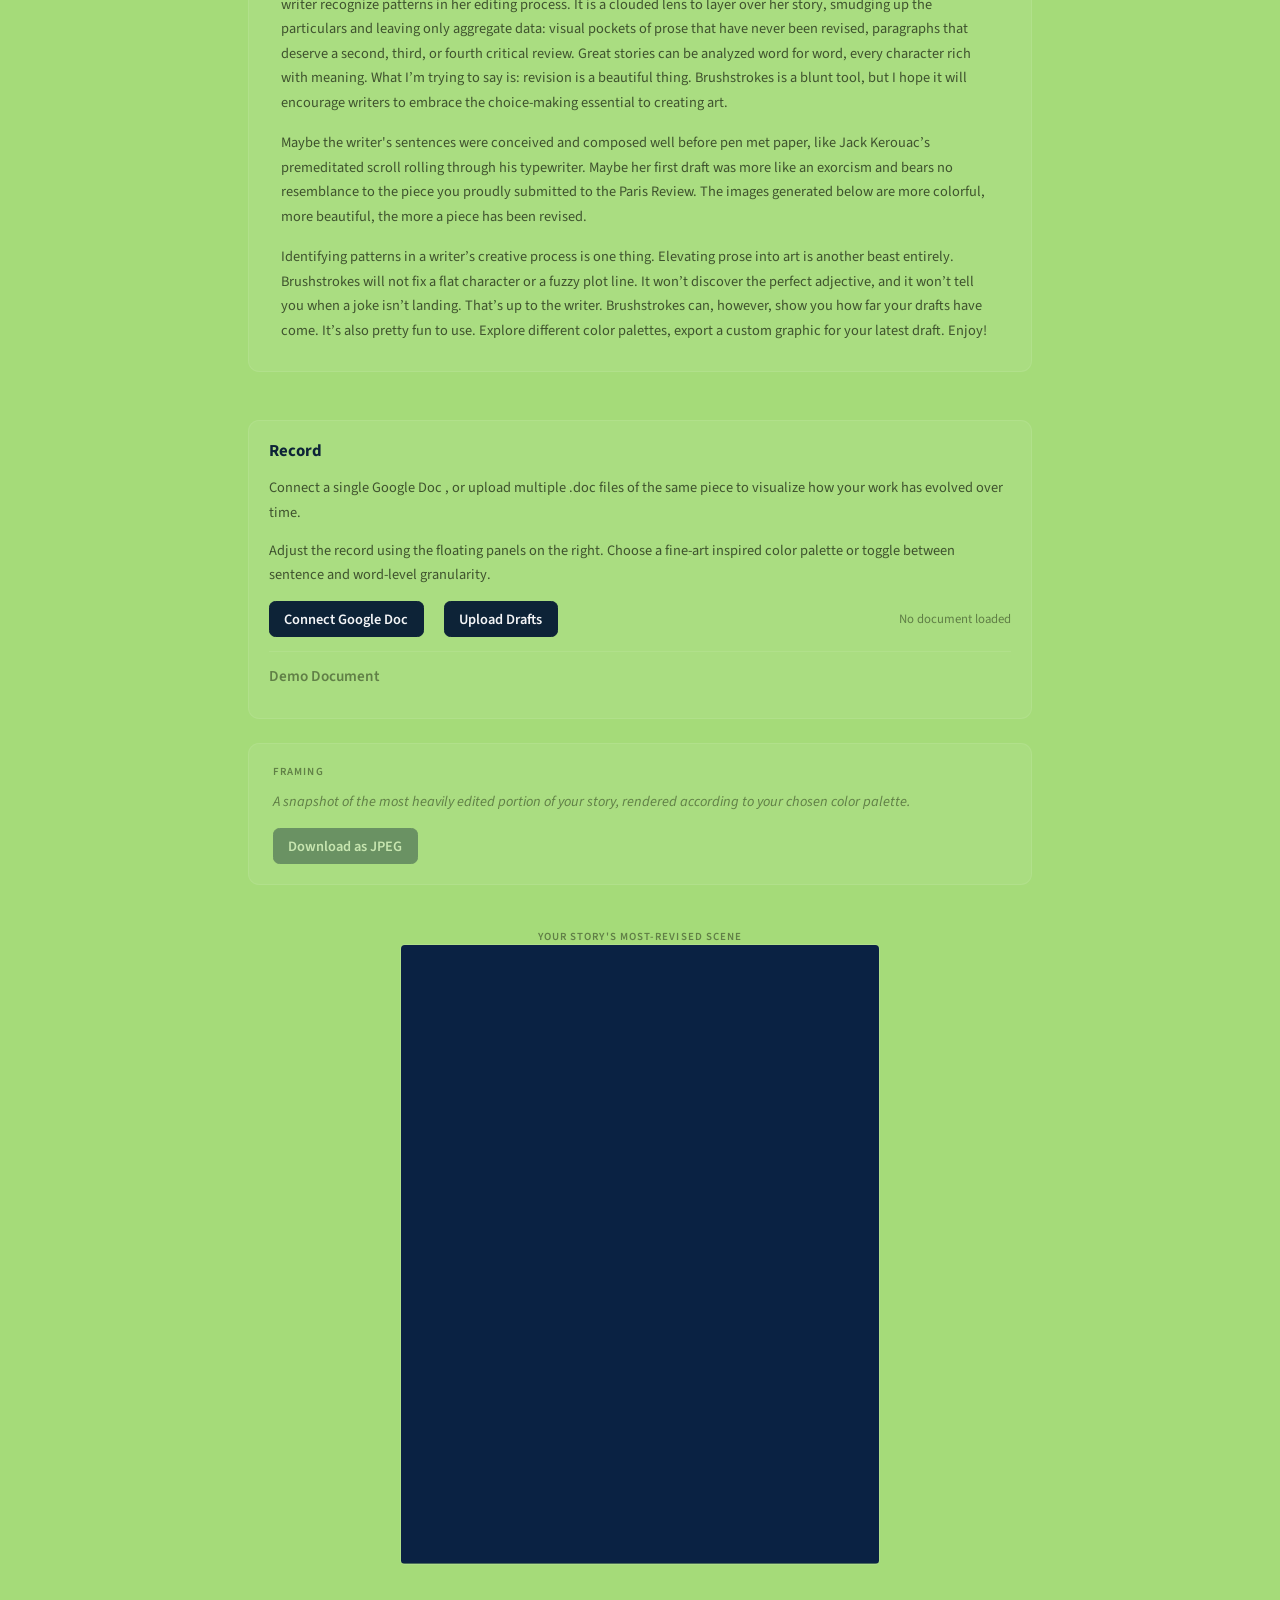
==== commit 1909c4ee: "rearranging and hiding" ====
--- a/index.html
+++ b/index.html
@@ -24,6 +24,73 @@
 			<span class="frame-label" id="painting-caption"></span>
 		</div>
 		
+		<details class="content-card" id="section-palette-story" open>
+			<summary><h2><em id="palette-story-title">On your chosen painting</em></h2></summary>
+
+			<div class="palette-story" data-palette-key="johnLurie">
+			
+				<p>John Lurie's <i>Two dancers. Antiques. Some suitcases. A parrot. And a blue mess.</i>, seen above &mdash; what a sick painting. </p>
+				<p>Using watercolor, the artist achieved a vibrant, almost digital color palette. I picked out a few hex codes from <i>Two Dancers</i> for this Brushstrokes color palette: lime green, sky blue, parrot red.</p>
+				<p>Try selecting another painting to render a new Brushstrokes color palette.</p>
+			
+			</div>
+			<div class="palette-story" data-palette-key="johnSingerSargent" hidden>
+				
+				<p>John Singer Sargent's <i>Lady Helen Vincent, Viscountess D'Abernon</i>, seen above. </p>
+				<p>John Singer Sargent's choice of color is iconic. Deep, dramatic tones; natural, warm skin colors, crimson red and raw umber. He uses warmth to create life in his human portraits. For this Brushstrokes color palette, I've selected all the warm tones Sargent uses to create life in his human portraits. You'll also notice a shocking acqua, taken from the draped fabric peeking into frame in the painting's bottom left corner.</p>
+				<p>Try selecting another painting to render a new Brushstrokes color palette.</p>
+			
+			</div>
+			<div class="palette-story" data-palette-key="noahDavis" hidden>
+			
+				<p>Noah Davis's <i>Pueblo Del Rio: Arabesque</i>, seen above. </p>
+				<p>Try selecting another painting to render a new Brushstrokes color palette.</p>
+			
+			</div>
+			<div class="palette-story" data-palette-key="davidHockney" hidden>
+			
+				<p>David Hockney's <i>American collectors</i>, seen above.</p>
+				<p>Try selecting another painting to render a new Brushstrokes color palette.</p>
+			
+			</div>
+			<div class="palette-story" data-palette-key="kaySage" hidden>
+			
+				<p>Kay Sage's <i>I saw three cities</i>, seen above</p>
+				<p>Try selecting another painting to render a new Brushstrokes color palette.</p>
+			
+			</div>
+			<div class="palette-story" data-palette-key="royLichtenstein" hidden>
+			
+				<p>Roy Lichtenstein's <i>Masterpiece</i>, seen above. How cheeky.</p>
+				<p>Try selecting another painting to render a new Brushstrokes color palette.</p>
+			
+			</div>
+			<div class="palette-story" data-palette-key="henriMatisse" hidden>
+			
+				<p>Henri Matisse's <i>The red studio</i>, seen above.</p>
+				<p>Try selecting another painting to render a new Brushstrokes color palette.</p>
+			
+			</div>
+			<div class="palette-story" data-palette-key="rembrandt" hidden>
+			
+				<p>Rembrandt's <i>The anatomy lesson of Dr. Nicolaes Tulp</i></p>
+				<p>Try selecting another painting to render a new Brushstrokes color palette.</p>
+			
+			</div>
+			<div class="palette-story" data-palette-key="okeeffe" hidden>
+			
+				<p>Georgia O'Keeffe's <i>Ladder to the moon</i>, seen above.</p>
+				<p>Try selecting another painting to render a new Brushstrokes color palette.</p>
+			
+			</div>
+			<div class="palette-story" data-palette-key="vangogh" hidden>
+			
+				<p>Vincent Van Gogh's <i>Sunflowers</i>, seen above.</p>
+				<p>Try selecting another painting to render a new Brushstrokes color palette.</p>
+			
+			</div>
+		</details>
+
 		<details class="content-card" id="section-art" open>
 			<summary><h2>Decision-making</h2></summary>
 
@@ -35,73 +102,6 @@
 			<!--<h3>On the selected painting</h3>
 			<p>When you connect a Google Doc, your browser talks directly to Google using your own sign-in &mdash; there is no backend server for this site. Brushstrokes has no database and no API to send your writing to, even if it wanted to. Every calculation, from comparing revisions to painting the heatmap, happens locally in your browser's memory and disappears the moment you close the tab.</p>
 		-->
-		</details>
-
-		<details class="content-card" id="section-palette-story" open>
-			<summary><h2><em id="palette-story-title">On your chosen painting</em></h2></summary>
-
-			<div class="palette-story" data-palette-key="johnLurie">
-			
-				<p>John Lurie's <i>Two dancers. Antiques. Some suitcases. A parrot. And a blue mess.</i>, seen above &mdash; what a sick painting. </p>
-				<p>Using watercolor, the artist achieved a vibrant, almost digital color palette. I picked out a few hex codes from <i>Two Dancers</i> for this Brushstrokes color palette: lime green, sky blue, parrot red.</p>
-				<p>Try selecting another painting to render a new Brushstrokes color palette.</p>
-			
-			</div>
-			<div class="palette-story" data-palette-key="johnSingerSargent" hidden>
-				
-				<p>John Singer Sargent's <i>Lady Helen Vincent, Viscountess D'Abernon</i>, seen above. </p>
-				<p>John Singer Sargent's choice of color is iconic. Deep, dramatic tones; natural, warm skin colors, crimson red and raw umber. He uses warmth to create life in his human portraits. For this Brushstrokes color palette, I've selected all the warm tones Sargent uses to create life in his human portraits. You'll also notice a shocking acqua, taken from the draped fabric peeking into frame in the painting's bottom left corner.</p>
-				<p>Try selecting another painting to render a new Brushstrokes color palette.</p>
-			
-			</div>
-			<div class="palette-story" data-palette-key="noahDavis" hidden>
-			
-				<p>Noah Davis's <i>Pueblo Del Rio: Arabesque</i>, seen above. </p>
-				<p>Try selecting another painting to render a new Brushstrokes color palette.</p>
-			
-			</div>
-			<div class="palette-story" data-palette-key="davidHockney" hidden>
-			
-				<p>David Hockney's <i>American collectors</i>, seen above.</p>
-				<p>Try selecting another painting to render a new Brushstrokes color palette.</p>
-			
-			</div>
-			<div class="palette-story" data-palette-key="kaySage" hidden>
-			
-				<p>Kay Sage's <i>I saw three cities</i>, seen above</p>
-				<p>Try selecting another painting to render a new Brushstrokes color palette.</p>
-			
-			</div>
-			<div class="palette-story" data-palette-key="royLichtenstein" hidden>
-			
-				<p>Roy Lichtenstein's <i>Masterpiece</i>, seen above. How cheeky.</p>
-				<p>Try selecting another painting to render a new Brushstrokes color palette.</p>
-			
-			</div>
-			<div class="palette-story" data-palette-key="henriMatisse" hidden>
-			
-				<p>Henri Matisse's <i>The red studio</i>, seen above.</p>
-				<p>Try selecting another painting to render a new Brushstrokes color palette.</p>
-			
-			</div>
-			<div class="palette-story" data-palette-key="rembrandt" hidden>
-			
-				<p>Rembrandt's <i>The anatomy lesson of Dr. Nicolaes Tulp</i></p>
-				<p>Try selecting another painting to render a new Brushstrokes color palette.</p>
-			
-			</div>
-			<div class="palette-story" data-palette-key="okeeffe" hidden>
-			
-				<p>Georgia O'Keeffe's <i>Ladder to the moon</i>, seen above.</p>
-				<p>Try selecting another painting to render a new Brushstrokes color palette.</p>
-			
-			</div>
-			<div class="palette-story" data-palette-key="vangogh" hidden>
-			
-				<p>Vincent Van Gogh's <i>Sunflowers</i>, seen above.</p>
-				<p>Try selecting another painting to render a new Brushstrokes color palette.</p>
-			
-			</div>
 		</details>
 
 		<div class="control-card" id="revision-heatmap-card">
@@ -147,7 +147,7 @@
 		</div>
 
 		
-		<details class="content-card" id="section-ai" open>
+		<!--<details class="content-card" id="section-ai" open>
 			<summary><h2>Nuance</h2></summary>
 			<p>This website is not a work of art.</p>
 			<p>To create this tool, I used Claude Code. While I have an interest in creative coding and have dabbled in website design, I could never have made this project on my own. With my direction, Claude wrote the javascript app that translates revision history into colors. The idea for Brushstrokes and its features, each color palette, the copy – all was conceived by a human, E.G. Healy.</p>
@@ -161,7 +161,7 @@
 			<p>When you connect a Google Doc, your browser talks directly to Google using your own sign-in — there is no backend server for this site. Brushstrokes has no database and no API to send your writing to. Every calculation, from comparing revisions to painting the heatmap, happens locally in your browser's memory and disappears the moment you close the tab. If you use Google Docs, your writing already lives on Google's servers. But using Brushstrokes does not add a new party to that relationship, and Brushstrokes does not keep a copy of your work.</p>
 			<p>The comparisons that power this heatmap come from a plain, deterministic text-diffing algorithm — the same category of tool used by version control systems like Git. It's math, not A.I., and version controls have been around for a while. Your writing is never sent to Claude, ChatGPT, Gemini, or any other A.I. model, and it is never used to train one.</p>
 			<p>Read the full <a href="privacy.html">Privacy Policy</a>.</p>
-		</details>
+		</details>-->
 	</main>
 
 	<nav class="jump-rail" aria-label="Jump to a section">
@@ -169,8 +169,8 @@
 		<a href="#section-art"><span class="jump-rail-number">01.</span> Decision-making</a>
 		<a href="#revision-heatmap-card"><span class="jump-rail-number">02.</span> Record</a>
 		<a href="#section-frame"><span class="jump-rail-number">03.</span> Framing</a>
-		<a href="#section-ai"><span class="jump-rail-number">04.</span> Nuance</a>
-		<a href="#section-privacy"><span class="jump-rail-number">05.</span> Privacy</a>
+		<!-- <a href="#section-ai"><span class="jump-rail-number">04.</span> Nuance</a>
+		<a href="#section-privacy"><span class="jump-rail-number">05.</span> Privacy</a>-->
 	</nav>
 
 	<div class="right-rail-group" id="right-rail-group">
--- a/style.css
+++ b/style.css
@@ -66,7 +66,7 @@
 	text-transform: uppercase;
 	text-align: center;
 	color: var(--color-highlight);
-	margin-bottom: 0.5rem;
+	margin-bottom: 3rem;
 	overflow-wrap: anywhere;
 }
 
